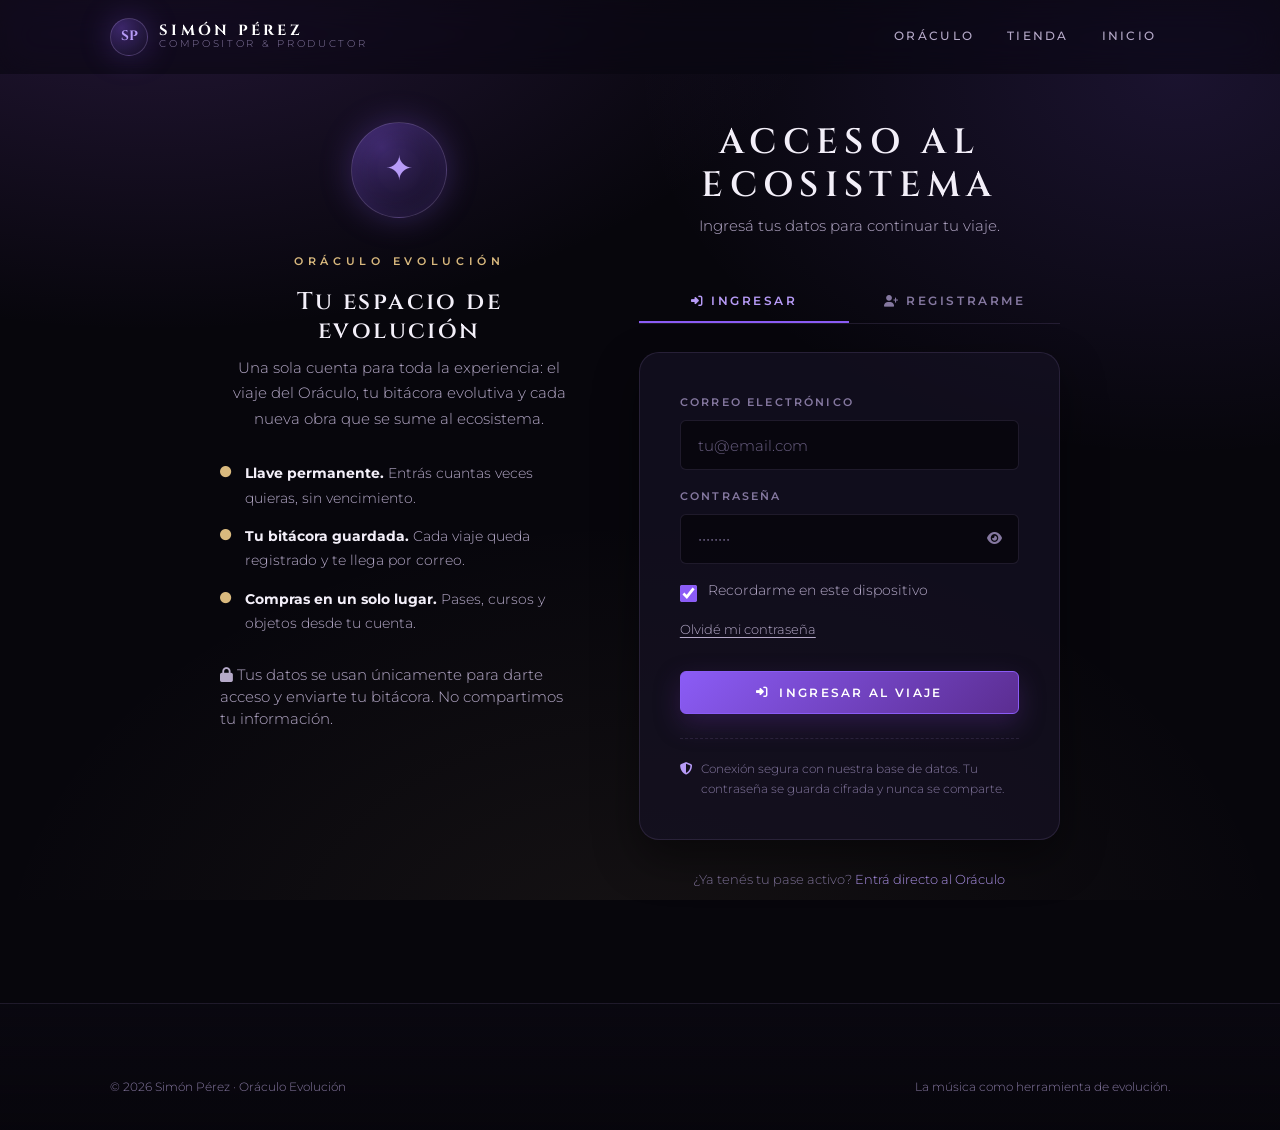
==== auth.html @ 24c907bc "Add files via upload" ====
<!DOCTYPE html>
<html lang="es">
<head>
  <meta charset="UTF-8">
  <meta name="viewport" content="width=device-width, initial-scale=1.0">
  <title>Ingreso — Oráculo Evolución</title>
  <meta name="description" content="Ingresá o creá tu cuenta del Oráculo Evolución. Activá tu pase permanente y accedé a la experiencia cuando quieras.">
  <meta name="theme-color" content="#07060c">

  <!-- Tipografías -->
  <link rel="preconnect" href="https://fonts.googleapis.com">
  <link rel="preconnect" href="https://fonts.gstatic.com" crossorigin>
  <link href="https://fonts.googleapis.com/css2?family=Cinzel:wght@400;600;700&family=Cinzel+Decorative:wght@700&family=Montserrat:wght@300;400;500;600;700&display=swap" rel="stylesheet">
  <!-- Iconos -->
  <link rel="stylesheet" href="https://cdn.jsdelivr.net/npm/@fortawesome/fontawesome-free@6.4.0/css/all.min.css">
  <!-- Sistema de diseño -->
  <link rel="stylesheet" href="css/estilos.css">
</head>
<body>

  <!-- ======================= CABECERA ======================= -->
  <header class="site-header">
    <div class="contenedor">
      <a class="brand" href="index.html" aria-label="Inicio — Simón Pérez">
        <span class="brand__mark">SP</span>
        <span class="brand__text">
          <span class="brand__name">Simón Pérez</span>
          <span class="brand__sub">Compositor &amp; Productor</span>
        </span>
      </a>
      <nav class="nav" id="nav-principal" aria-label="Navegación principal">
        <a class="nav__link" href="portal-evolucion.html">Oráculo</a>
        <a class="nav__link" href="tienda.html">Tienda</a>
        <a class="nav__link" href="index.html">Inicio</a>
      </nav>
      <button class="nav-toggle" id="nav-toggle" type="button" aria-label="Abrir menú" aria-expanded="false" aria-controls="nav-principal">
        <span></span><span></span><span></span>
      </button>
    </div>
  </header>

  <main class="auth-container auth-container--wide">

    <!-- ------------------- COLUMNA DE CONFIANZA ------------------- -->
    <aside class="auth-aside">
      <div class="auth-seal" aria-hidden="true">✦</div>
      <span class="eyebrow">Oráculo Evolución</span>
      <h2>Tu espacio de evolución</h2>
      <p>
        Una sola cuenta para toda la experiencia: el viaje del Oráculo,
        tu bitácora evolutiva y cada nueva obra que se sume al ecosistema.
      </p>

      <ul class="auth-benefits">
        <li><i class="fa-solid fa-circle" aria-hidden="true"></i>
          <span><strong>Llave permanente.</strong> Entrás cuantas veces quieras, sin vencimiento.</span></li>
        <li><i class="fa-solid fa-circle" aria-hidden="true"></i>
          <span><strong>Tu bitácora guardada.</strong> Cada viaje queda registrado y te llega por correo.</span></li>
        <li><i class="fa-solid fa-circle" aria-hidden="true"></i>
          <span><strong>Compras en un solo lugar.</strong> Pases, cursos y objetos desde tu cuenta.</span></li>
      </ul>

      <p class="field-hint" style="text-align:left">
        <i class="fa-solid fa-lock" aria-hidden="true"></i>
        Tus datos se usan únicamente para darte acceso y enviarte tu bitácora. No compartimos tu información.
      </p>
    </aside>

    <!-- ------------------- COLUMNA DEL FORMULARIO ------------------- -->
    <div>
      <!-- Aviso si ya hay una sesión abierta (lo completa auth.js) -->
      <div id="aviso-sesion" class="hidden" style="margin-bottom:1.75rem"></div>

      <div class="auth-header">
        <h1>Acceso al Ecosistema</h1>
        <p class="subtitle">Ingresá tus datos para continuar tu viaje.</p>
      </div>

      <div class="auth-tabs" role="tablist" aria-label="Ingresar o registrarme">
        <button class="auth-tab is-active" type="button" data-target="form-login" role="tab"
                aria-selected="true" aria-controls="form-login" id="tab-login">
          <i class="fa-solid fa-right-to-bracket" aria-hidden="true"></i> Ingresar
        </button>
        <button class="auth-tab" type="button" data-target="form-registro" role="tab"
                aria-selected="false" aria-controls="form-registro" id="tab-registro">
          <i class="fa-solid fa-user-plus" aria-hidden="true"></i> Registrarme
        </button>
      </div>

      <!-- ===================== FORMULARIO: INGRESO ===================== -->
      <form id="form-login" class="auth-form is-active" role="tabpanel" aria-labelledby="tab-login" novalidate>
        <div class="panel">
          <div class="field">
            <label for="login-email">Correo electrónico</label>
            <input type="email" id="login-email" name="email" class="control"
                   placeholder="tu@email.com" autocomplete="email" required>
          </div>

          <div class="field">
            <label for="login-password">Contraseña</label>
            <div class="field-password">
              <input type="password" id="login-password" name="password" class="control"
                     placeholder="••••••••" autocomplete="current-password" required>
              <button type="button" class="field-password__toggle" data-para="login-password"
                      aria-label="Mostrar contraseña" aria-pressed="false">
                <i class="fa-solid fa-eye" aria-hidden="true"></i>
              </button>
            </div>
          </div>

          <div class="auth-links">
            <label class="check-line" for="login-recordar">
              <input type="checkbox" id="login-recordar" checked>
              <span>Recordarme en este dispositivo</span>
            </label>
            <button type="button" class="link-quiet" id="btn-abrir-recuperar"
                    aria-expanded="false" aria-controls="form-recuperar"
                    style="background:none;border:0;padding:0;font:inherit;cursor:pointer">
              Olvidé mi contraseña
            </button>
          </div>

          <div class="field-error" id="error-login" role="alert" aria-live="polite"></div>

          <button type="submit" id="btn-login" class="btn btn--primary btn--block">
            <i class="fa-solid fa-right-to-bracket" aria-hidden="true"></i> Ingresar al viaje
          </button>

          <div class="auth-trust">
            <i class="fa-solid fa-shield-halved" aria-hidden="true"></i>
            <span>Conexión segura con nuestra base de datos. Tu contraseña se guarda cifrada y nunca se comparte.</span>
          </div>
        </div>
      </form>

      <!-- Recuperación de contraseña (su propio formulario, oculto hasta pedirlo) -->
      <form id="form-recuperar" class="panel hidden" style="margin-top:1.25rem" novalidate>
        <h3 style="font-size:1rem;letter-spacing:.1em">Recuperar acceso</h3>
        <p class="field-hint" style="margin-bottom:1.1rem">
          Escribí el correo con el que te registraste y te enviamos un enlace para crear una nueva contraseña.
        </p>
        <div class="field">
          <label for="rec-email">Correo electrónico</label>
          <input type="email" id="rec-email" class="control" placeholder="tu@email.com" autocomplete="email">
        </div>
        <div class="field-error" id="error-recuperar" role="alert"></div>
        <div class="field-hint" id="ok-recuperar" style="color:var(--ok)" role="status"></div>
        <button type="submit" class="btn btn--ghost btn--block" id="btn-recuperar" style="margin-top:.75rem">
          <i class="fa-solid fa-paper-plane" aria-hidden="true"></i> Enviar enlace de recuperación
        </button>
      </form>

      <!-- ===================== FORMULARIO: REGISTRO ===================== -->
      <form id="form-registro" class="auth-form" role="tabpanel" aria-labelledby="tab-registro" novalidate>
        <div class="panel">
          <div class="field">
            <label for="reg-nombre">Nombre completo</label>
            <input type="text" id="reg-nombre" name="nombre" class="control"
                   placeholder="Tu nombre" autocomplete="name" required>
          </div>

          <div class="field">
            <label for="reg-email">Correo electrónico</label>
            <input type="email" id="reg-email" name="email" class="control"
                   placeholder="tu@email.com" autocomplete="email" required>
            <p class="field-hint">Ahí te va a llegar tu bitácora evolutiva.</p>
          </div>

          <div class="field">
            <label for="reg-password">Contraseña</label>
            <div class="field-password">
              <input type="password" id="reg-password" name="password" class="control"
                     placeholder="Crea una contraseña segura" autocomplete="new-password" required>
              <button type="button" class="field-password__toggle" data-para="reg-password"
                      aria-label="Mostrar contraseña" aria-pressed="false">
                <i class="fa-solid fa-eye" aria-hidden="true"></i>
              </button>
            </div>
            <div class="pass-meter" id="medidor-password" aria-hidden="true">
              <span class="pass-meter__bar"></span>
              <span class="pass-meter__bar"></span>
              <span class="pass-meter__bar"></span>
              <span class="pass-meter__bar"></span>
            </div>
            <p class="field-hint">Mínimo 6 caracteres. <span id="medidor-texto" style="font-weight:600"></span></p>
          </div>

          <div class="field">
            <label for="reg-password2">Repetí tu contraseña</label>
            <div class="field-password">
              <input type="password" id="reg-password2" name="password2" class="control"
                     placeholder="Repetí la contraseña" autocomplete="new-password">
              <button type="button" class="field-password__toggle" data-para="reg-password2"
                      aria-label="Mostrar contraseña" aria-pressed="false">
                <i class="fa-solid fa-eye" aria-hidden="true"></i>
              </button>
            </div>
          </div>

          <div class="grid-pair">
            <div class="field">
              <label for="reg-whatsapp">WhatsApp <span class="text-dim">(opcional)</span></label>
              <input type="tel" id="reg-whatsapp" name="whatsapp" class="control"
                     placeholder="+54 9 11…" autocomplete="tel">
            </div>
            <div class="field">
              <label for="reg-ubicacion">País / Ciudad <span class="text-dim">(opcional)</span></label>
              <input type="text" id="reg-ubicacion" name="ubicacion" class="control"
                     placeholder="Ej: Córdoba, Argentina">
            </div>
          </div>

          <label class="check-line" for="reg-terminos" style="margin-bottom:1.1rem">
            <input type="checkbox" id="reg-terminos" checked>
            <span>Acepto recibir mi bitácora evolutiva y novedades del ecosistema por correo.</span>
          </label>

          <div class="field-error" id="error-registro" role="alert" aria-live="polite"></div>

          <button type="submit" id="btn-registro" class="btn btn--primary btn--block">
            <i class="fa-solid fa-user-plus" aria-hidden="true"></i> Crear mi espacio y elegir pase
          </button>

          <div class="auth-trust">
            <i class="fa-solid fa-infinity" aria-hidden="true"></i>
            <span>El siguiente paso es elegir cómo activar tu <strong>pase permanente</strong>. Podés pagar por transferencia o con Mercado Pago.</span>
          </div>
        </div>
      </form>

      <p class="auth-footer">
        ¿Ya tenés tu pase activo? <a href="oraculo.html">Entrá directo al Oráculo</a>
      </p>
    </div>

  </main>

  <!-- ======================= PIE ======================= -->
  <footer class="site-footer site-footer--bare">
    <div class="contenedor">
      <div class="site-footer__bottom">
        <span>© <span data-anio></span> Simón Pérez · Oráculo Evolución</span>
        <span>La música como herramienta de evolución.</span>
      </div>
    </div>
  </footer>

  <div class="toast-stack" role="status" aria-live="polite"></div>

  <script src="js/config.js"></script>
  <script src="js/sp-api.js"></script>
  <script src="js/main.js"></script>
  <script src="js/auth.js"></script>
</body>
</html>
---- css/estilos.css ----
/* ==========================================================================
   SIMÓN PÉREZ — SISTEMA DE DISEÑO "EVOLUCIÓN"
   --------------------------------------------------------------------------
   Un único lenguaje visual para todo el ecosistema:
   oscuro, místico, editorial y elegante.

   Este es el ÚNICO archivo de estilos del sitio. Todas las páginas
   (index, compositor, productor, tienda, portal-evolucion, oraculo, auth,
   pago, mi-espacio) lo comparten.

   ÍNDICE
     1.  Tokens de diseño
     2.  Reset y base
     3.  Tipografía
     4.  Layout y contenedores
     5.  Cabecera y navegación
     6.  Botones y píldoras de estado
     7.  Hero
     8.  Utilidades y helpers
     9.  Componentes editoriales (ventanita, tarjeta mágica, capítulos, autor)
     10. Media, audio y galería
     11. Carrusel
     12. Formularios
     13. Avisos (toasts y bloques de mensaje)
     14. Autenticación (ingreso / registro)
     15. Mi Espacio (cuenta del viajero)
     16. Catálogo y compras (tienda, pasarelas, checkout)
     17. Oráculo (pantallas del viaje)
     18. Pie de página
     19. Animaciones
     20. Responsive
     21. Impresión
   ========================================================================== */

/* ==========================================================================
   1. TOKENS DE DISEÑO
   ========================================================================== */
:root {
  /* Paleta base */
  --bg:            #07060c;
  --bg-soft:       #0d0a16;
  --surface:       rgba(22, 17, 35, 0.72);
  --surface-solid: #150f24;
  --surface-hi:    rgba(38, 28, 60, 0.55);
  --line:          rgba(155, 130, 200, 0.16);
  --line-strong:   rgba(155, 130, 200, 0.34);

  /* Violetas (magia) */
  --violet:        #8b5cf6;
  --violet-soft:   #b79bf7;
  --violet-deep:   #5b2d91;
  --violet-ink:    #2a1b40;

  /* Oro (lo sagrado) */
  --gold:          #d9b97e;
  --gold-soft:     #f0dbb4;

  /* Texto */
  --text:          #f3eff9;
  --text-muted:    #b6aac9;
  --text-dim:      #8578a0;
  --white:         #ffffff;

  /* Estados */
  --ok:            #5fd0a0;
  --ok-soft:       rgba(95, 208, 160, 0.42);
  --warn:          #d9b97e;
  --danger:        #ef7a7a;
  --danger-soft:   rgba(239, 122, 122, 0.45);

  /* Tipografía */
  --font-display:  'Cinzel', 'Times New Roman', serif;
  --font-artistic: 'Cinzel Decorative', 'Cinzel', serif;
  --font-body:     'Montserrat', system-ui, -apple-system, 'Segoe UI', sans-serif;

  /* Espaciado */
  --gutter:        clamp(1.25rem, 4vw, 2.5rem);
  --maxw:          1140px;
  --maxw-wide:     1280px;
  --maxw-narrow:   760px;
  --maxw-mid:      920px;

  /* Radios */
  --r-xs: 4px;
  --r-sm: 6px;
  --r-md: 12px;
  --r-lg: 20px;
  --r-pill: 999px;

  /* Sombras */
  --shadow-soft:  0 18px 45px rgba(0, 0, 0, 0.45);
  --shadow-glow:  0 0 32px rgba(139, 92, 246, 0.28);
  --shadow-gold:  0 0 26px rgba(217, 185, 126, 0.22);

  /* Movimiento */
  --ease: cubic-bezier(0.22, 1, 0.36, 1);
  --dur: 0.45s;

  /* Cabecera */
  --header-h: 74px;
}

/* ==========================================================================
   2. RESET Y BASE
   ========================================================================== */
*, *::before, *::after { box-sizing: border-box; }

html {
  scroll-behavior: smooth;
  -webkit-text-size-adjust: 100%;
}

body {
  margin: 0;
  min-height: 100vh;
  font-family: var(--font-body);
  font-weight: 300;
  font-size: 16px;
  line-height: 1.75;
  color: var(--text);
  background-color: var(--bg);
  /* Atmósfera de fondo: dos auras violetas + un halo dorado, sin imágenes externas */
  background-image:
    radial-gradient(1100px 620px at 12% -6%, rgba(107, 63, 160, 0.30), transparent 62%),
    radial-gradient(900px 640px at 92% 8%, rgba(139, 92, 246, 0.15), transparent 60%),
    radial-gradient(1000px 700px at 50% 108%, rgba(217, 185, 126, 0.07), transparent 65%);
  background-attachment: fixed;
  overflow-x: hidden;
  -webkit-font-smoothing: antialiased;
  text-rendering: optimizeLegibility;
  -webkit-tap-highlight-color: rgba(139, 92, 246, 0.25);
}

img, picture, video, iframe { max-width: 100%; display: block; }
/* Una imagen sin archivo no debe dejar el ícono roto ni romper la retícula:
   main.js marca .is-missing y dejamos ver el placeholder del contenedor. */
img.is-missing { display: none; }

a { color: var(--violet-soft); text-decoration: none; }

hr {
  border: 0;
  border-top: 1px dashed var(--line);
  margin: 1.75rem 0;
}

/* El atributo [hidden] debe ganarle a cualquier display de componente
   (antes .revelado lo anulaba y las tarjetas del Oráculo se veían de más). */
[hidden] { display: none !important; }

::selection { background: rgba(139, 92, 246, 0.42); color: #fff; }

:focus-visible {
  outline: 2px solid var(--violet);
  outline-offset: 3px;
  border-radius: 3px;
}

/* Los destinos de ancla no deben quedar tapados por la cabecera fija */
section[id], div[id^="paso-"], [id^="seccion-"] {
  scroll-margin-top: calc(var(--header-h) + 1.5rem);
}

/* Scrollbar de carácter */
::-webkit-scrollbar { width: 11px; height: 11px; }
::-webkit-scrollbar-track { background: #0a0812; }
::-webkit-scrollbar-thumb {
  background: linear-gradient(180deg, var(--violet-deep), var(--violet-ink));
  border-radius: var(--r-pill);
  border: 2px solid #0a0812;
}
::-webkit-scrollbar-thumb:hover { background: var(--violet); }

/* ==========================================================================
   3. TIPOGRAFÍA
   ========================================================================== */
h1, h2, h3, h4, h5, h6 {
  font-family: var(--font-display);
  font-weight: 600;
  line-height: 1.22;
  color: var(--text);
  margin: 0 0 0.6em;
  letter-spacing: 0.02em;
}

p { margin: 0 0 1.1em; }
p:last-child { margin-bottom: 0; }

.titulo-artistico {
  font-family: var(--font-artistic);
  font-weight: 700;
  color: var(--violet-soft);
  letter-spacing: 0.04em;
  text-shadow: 0 0 26px rgba(139, 92, 246, 0.42);
}

/* Rótulo pequeño en mayúsculas (kicker / eyebrow) */
.eyebrow {
  display: inline-block;
  font-family: var(--font-body);
  font-size: 0.7rem;
  font-weight: 600;
  letter-spacing: 0.42em;
  text-transform: uppercase;
  color: var(--gold);
  margin-bottom: 1rem;
}

.section-title {
  font-size: clamp(1.5rem, 3.6vw, 2.2rem);
  letter-spacing: 0.16em;
  text-transform: uppercase;
  text-align: center;
  margin-bottom: 0.5rem;
}

.section-lead {
  text-align: center;
  color: var(--text-muted);
  max-width: 620px;
  margin: 0 auto 2.5rem;
  font-size: 0.95rem;
}

.text-italic { font-style: italic; font-family: var(--font-display); }
.text-dim { color: var(--text-dim); }
.text-muted { color: var(--text-muted); }
.text-gold { color: var(--gold-soft); }
.text-ok { color: var(--ok); }
.text-danger { color: var(--danger); }

/* ==========================================================================
   4. LAYOUT Y CONTENEDORES
   ========================================================================== */
.contenedor {
  width: 100%;
  max-width: var(--maxw);
  margin: 0 auto;
  padding: 0 var(--gutter);
}
.contenedor--narrow { max-width: var(--maxw-narrow); }
.contenedor--mid { max-width: var(--maxw-mid); }
.contenedor--wide { max-width: var(--maxw-wide); }

.seccion {
  padding: clamp(4rem, 9vw, 7rem) 0;
  position: relative;
}
.seccion--tight { padding: clamp(2.75rem, 6vw, 4.5rem) 0; }
.seccion--flush { padding: 0; }

/* Separador ornamental entre secciones */
.seccion--divided::before {
  content: "";
  position: absolute;
  top: 0; left: 50%;
  transform: translateX(-50%);
  width: min(420px, 70%);
  height: 1px;
  background: linear-gradient(90deg, transparent, var(--line-strong), transparent);
}

/* Panel de superficie reutilizable */
.panel {
  background: var(--surface);
  border: 1px solid var(--line);
  border-radius: var(--r-lg);
  backdrop-filter: blur(14px);
  -webkit-backdrop-filter: blur(14px);
  box-shadow: var(--shadow-soft);
}
.panel--pad { padding: clamp(1.75rem, 4vw, 2.5rem); }

/* ==========================================================================
   5. CABECERA Y NAVEGACIÓN (una sola, para todo el ecosistema)
   ========================================================================== */
.site-header {
  position: fixed;
  inset: 0 0 auto 0;
  z-index: 1000;
  height: var(--header-h);
  display: flex;
  align-items: center;
  background: rgba(9, 7, 15, 0.62);
  backdrop-filter: blur(16px) saturate(140%);
  -webkit-backdrop-filter: blur(16px) saturate(140%);
  border-bottom: 1px solid transparent;
  transition: background var(--dur) var(--ease), border-color var(--dur) var(--ease);
}
.site-header.is-scrolled {
  background: rgba(9, 7, 15, 0.92);
  border-bottom-color: var(--line);
}

.site-header .contenedor {
  display: flex;
  align-items: center;
  justify-content: space-between;
  gap: 1rem;
}

/* Marca */
.brand {
  display: inline-flex;
  align-items: center;
  gap: 0.7rem;
  text-decoration: none;
  flex-shrink: 0;
}
.brand__mark {
  width: 38px; height: 38px;
  display: grid; place-items: center;
  border: 1px solid var(--line-strong);
  border-radius: 50%;
  background: radial-gradient(circle at 30% 25%, rgba(139,92,246,0.35), rgba(21,15,36,0.9));
  font-family: var(--font-display);
  font-size: 0.85rem;
  font-weight: 700;
  color: var(--violet-soft);
  box-shadow: var(--shadow-glow);
}
.brand__text {
  display: flex;
  flex-direction: column;
  line-height: 1.1;
}
.brand__name {
  font-family: var(--font-display);
  font-size: 0.92rem;
  font-weight: 700;
  letter-spacing: 0.22em;
  text-transform: uppercase;
  color: var(--white);
}
.brand__sub {
  font-size: 0.6rem;
  letter-spacing: 0.28em;
  text-transform: uppercase;
  color: var(--text-dim);
}

/* Navegación escritorio */
.nav {
  display: flex;
  align-items: center;
  gap: 0.35rem;
}
.nav__link {
  position: relative;
  padding: 0.5rem 0.85rem;
  font-size: 0.72rem;
  font-weight: 500;
  letter-spacing: 0.2em;
  text-transform: uppercase;
  color: var(--text-muted);
  border-radius: var(--r-sm);
  transition: color var(--dur) var(--ease), background var(--dur) var(--ease);
}
.nav__link:hover { color: var(--white); background: rgba(139, 92, 246, 0.12); }
.nav__link[aria-current="page"] { color: var(--white); }
.nav__link[aria-current="page"]::after {
  content: "";
  position: absolute;
  left: 0.85rem; right: 0.85rem; bottom: 0.12rem;
  height: 1px;
  background: linear-gradient(90deg, transparent, var(--violet), transparent);
}

.nav__cta {
  margin-left: 0.5rem;
  padding: 0.6rem 1.15rem;
  font-size: 0.68rem;
  font-weight: 600;
  letter-spacing: 0.2em;
  text-transform: uppercase;
  color: var(--gold-soft);
  border: 1px solid var(--line-strong);
  border-radius: var(--r-sm);
  background: rgba(21, 15, 36, 0.55);
  transition: all var(--dur) var(--ease);
}
.nav__cta:hover {
  color: #16101f;
  background: var(--gold);
  border-color: var(--gold);
  box-shadow: var(--shadow-gold);
}

/* Botón hamburguesa */
.nav-toggle {
  display: none;
  width: 44px; height: 44px;
  border: 1px solid var(--line);
  border-radius: var(--r-sm);
  background: rgba(21, 15, 36, 0.5);
  cursor: pointer;
  padding: 0;
  place-items: center;
}
.nav-toggle span {
  display: block;
  width: 20px; height: 1.6px;
  background: var(--text);
  margin: 2.6px auto;
  transition: transform var(--dur) var(--ease), opacity var(--dur) var(--ease);
}
.nav-toggle.is-open span:nth-child(1) { transform: translateY(4.2px) rotate(45deg); }
.nav-toggle.is-open span:nth-child(2) { opacity: 0; }
.nav-toggle.is-open span:nth-child(3) { transform: translateY(-4.2px) rotate(-45deg); }

/* ==========================================================================
   6. BOTONES Y PÍLDORAS DE ESTADO
   ========================================================================== */
.btn {
  --btn-bg: transparent;
  --btn-fg: var(--text);
  --btn-bd: var(--line-strong);
  display: inline-flex;
  align-items: center;
  justify-content: center;
  gap: 0.55rem;
  padding: 0.85rem 1.9rem;
  font-family: var(--font-body);
  font-size: 0.72rem;
  font-weight: 600;
  letter-spacing: 0.2em;
  text-transform: uppercase;
  color: var(--btn-fg);
  background: var(--btn-bg);
  border: 1px solid var(--btn-bd);
  border-radius: var(--r-sm);
  cursor: pointer;
  text-align: center;
  transition: transform var(--dur) var(--ease), box-shadow var(--dur) var(--ease),
              background var(--dur) var(--ease), color var(--dur) var(--ease),
              border-color var(--dur) var(--ease);
}
.btn:hover { transform: translateY(-2px); }
.btn:active { transform: translateY(0); }
.btn:disabled, .btn[aria-disabled="true"] { opacity: 0.45; cursor: not-allowed; transform: none; }

.btn--primary {
  --btn-bg: linear-gradient(135deg, var(--violet), var(--violet-deep));
  --btn-bd: var(--violet);
  --btn-fg: #fff;
  box-shadow: 0 10px 26px rgba(91, 45, 145, 0.35);
}
.btn--primary:hover {
  --btn-bg: linear-gradient(135deg, #9d75f8, #6b3fa0);
  box-shadow: 0 14px 34px rgba(139, 92, 246, 0.45);
}

.btn--ghost { --btn-bg: rgba(21, 15, 36, 0.4); }
.btn--ghost:hover {
  --btn-bg: rgba(139, 92, 246, 0.16);
  --btn-bd: var(--violet);
  --btn-fg: #fff;
}

.btn--gold {
  --btn-fg: var(--gold-soft);
  --btn-bd: var(--gold);
  --btn-bg: rgba(217, 185, 126, 0.06);
}
.btn--gold:hover {
  --btn-bg: var(--gold);
  --btn-fg: #1a1226;
  box-shadow: var(--shadow-gold);
}

.btn--quiet {
  --btn-fg: var(--text-muted);
  --btn-bd: var(--line);
  padding: 0.7rem 1.3rem;
}
.btn--quiet:hover { --btn-fg: #fff; --btn-bd: var(--line-strong); }

.btn--block { width: 100%; }
.btn--sm { padding: 0.6rem 1.15rem; font-size: 0.66rem; }
.btn-row {
  display: flex;
  flex-wrap: wrap;
  gap: 0.85rem;
  justify-content: center;
}

/* Píldoras de estado (ACTIVO / PENDIENTE / tipo de pase) */
.pill {
  display: inline-flex;
  align-items: center;
  gap: 0.4rem;
  padding: 0.3rem 0.8rem;
  border-radius: var(--r-pill);
  border: 1px solid var(--line-strong);
  background: rgba(21, 15, 36, 0.6);
  font-size: 0.6rem;
  font-weight: 700;
  letter-spacing: 0.18em;
  text-transform: uppercase;
  color: var(--text-muted);
  white-space: nowrap;
}
.pill i { font-size: 0.7em; }
.pill--ok    { border-color: var(--ok-soft);     color: var(--ok); }
.pill--warn  { border-color: rgba(217,185,126,.5); color: var(--gold-soft); }
.pill--info  { border-color: rgba(139,92,246,.5);  color: var(--violet-soft); }
.pill--muted { color: var(--text-dim); }

/* Enlace de texto discreto */
.link-quiet {
  color: var(--text-muted);
  text-decoration: underline;
  text-underline-offset: 3px;
  transition: color var(--dur) var(--ease);
}
.link-quiet:hover { color: var(--white); }

/* ==========================================================================
   7. HERO
   ========================================================================== */
.hero {
  position: relative;
  min-height: 100svh;
  display: flex;
  align-items: center;
  padding: calc(var(--header-h) + 3rem) 0 4rem;
  overflow: hidden;
}
.hero--compact { min-height: 76svh; }

.hero__aura {
  position: absolute;
  inset: 0;
  pointer-events: none;
  background:
    radial-gradient(620px 620px at 78% 30%, rgba(139, 92, 246, 0.24), transparent 68%),
    radial-gradient(520px 520px at 18% 74%, rgba(217, 185, 126, 0.10), transparent 70%);
}
.hero__inner {
  position: relative;
  display: grid;
  grid-template-columns: 1.05fr 0.95fr;
  gap: clamp(2rem, 5vw, 4.5rem);
  align-items: center;
  width: 100%;
}
.hero__title {
  font-size: clamp(2.1rem, 5.6vw, 3.7rem);
  line-height: 1.1;
  margin-bottom: 0.4em;
}
.hero__title .line-2 {
  display: block;
  font-family: var(--font-artistic);
  color: var(--violet-soft);
  text-shadow: 0 0 34px rgba(139, 92, 246, 0.45);
}
.hero__role {
  font-size: 0.72rem;
  letter-spacing: 0.3em;
  text-transform: uppercase;
  color: var(--text-dim);
  margin-bottom: 1.6rem;
}
.hero__statement {
  font-family: var(--font-display);
  font-size: clamp(1.05rem, 2.3vw, 1.4rem);
  font-weight: 400;
  line-height: 1.6;
  color: var(--text);
  max-width: 34ch;
  margin-bottom: 2.2rem;
}

/* Retrato / marco místico.
   La imagen y el placeholder se superponen en la misma celda: así el
   retrato cubre todo el marco y el sigilo aparece solo si falta la foto. */
.hero__portrait {
  position: relative;
  justify-self: center;
  width: min(400px, 100%);
  aspect-ratio: 4 / 5;
  border-radius: var(--r-lg);
  overflow: hidden;
  border: 1px solid var(--line-strong);
  box-shadow: var(--shadow-soft), 0 0 60px rgba(107, 63, 160, 0.3);
  background: linear-gradient(150deg, #1a1230, #09060f);
}
.hero__portrait > img {
  position: absolute;
  inset: 0;
  width: 100%; height: 100%;
  object-fit: cover;
}
.hero__portrait-placeholder {
  position: absolute;
  inset: 0;
  display: grid;
  place-content: center;
  text-align: center;
  padding: 2rem;
  color: var(--text-dim);
}
.hero__portrait-placeholder .sigil {
  font-family: var(--font-artistic);
  font-size: 3.2rem;
  color: var(--violet-soft);
  text-shadow: 0 0 30px rgba(139, 92, 246, 0.5);
  display: block;
  margin-bottom: 0.5rem;
}
.hero__portrait-placeholder small {
  font-size: 0.62rem;
  letter-spacing: 0.24em;
  text-transform: uppercase;
}

.hero__scroll {
  position: absolute;
  bottom: 1.6rem; left: 50%;
  transform: translateX(-50%);
  display: inline-flex;
  flex-direction: column;
  align-items: center;
  gap: 0.5rem;
  font-size: 0.6rem;
  letter-spacing: 0.3em;
  text-transform: uppercase;
  color: var(--text-dim);
}
.hero__scroll::after {
  content: "";
  width: 1px; height: 42px;
  background: linear-gradient(180deg, var(--violet), transparent);
  animation: scrollPulse 2.2s var(--ease) infinite;
}

/* Sigilo reutilizable (pasos del Oráculo) */
.sigil {
  font-family: var(--font-artistic);
  color: var(--violet-soft);
  text-shadow: 0 0 30px rgba(139, 92, 246, 0.5);
}

/* ==========================================================================
   8. UTILIDADES
   ========================================================================== */
.stack-sm > * + * { margin-top: 0.75rem; }
.stack > * + * { margin-top: 1.5rem; }
.stack-lg > * + * { margin-top: 2.5rem; }

.grid-2 { display: grid; grid-template-columns: repeat(2, 1fr); gap: 1.6rem; }
.grid-3 { display: grid; grid-template-columns: repeat(3, 1fr); gap: 1.6rem; }
.grid-auto { display: grid; grid-template-columns: repeat(auto-fit, minmax(260px, 1fr)); gap: 1.6rem; }
/* Dos columnas que colapsan: ideal para campos de formulario y bloques de texto */
.grid-pair { display: grid; grid-template-columns: repeat(2, minmax(0, 1fr)); gap: 0 1rem; }

.text-center { text-align: center; }
.text-left { text-align: left; }
.justify-center { justify-content: center; }
.mt-0 { margin-top: 0 !important; }
.mb-0 { margin-bottom: 0 !important; }
.mb-1 { margin-bottom: 1rem; }
.mb-2 { margin-bottom: 2rem; }
.mb-3 { margin-bottom: 3rem; }
.hidden { display: none !important; }
.visually-hidden {
  position: absolute !important;
  width: 1px; height: 1px;
  padding: 0; margin: -1px;
  overflow: hidden; clip: rect(0 0 0 0);
  white-space: nowrap; border: 0;
}
/* Separador con una palabra central */
.divisor {
  display: flex;
  align-items: center;
  gap: 1rem;
  margin: 1.75rem 0;
  font-size: 0.62rem;
  letter-spacing: 0.3em;
  text-transform: uppercase;
  color: var(--text-dim);
}
.divisor::before, .divisor::after {
  content: "";
  flex: 1;
  height: 1px;
  background: linear-gradient(90deg, transparent, var(--line-strong), transparent);
}

/* ==========================================================================
   9. COMPONENTES EDITORIALES
   ========================================================================== */
/* Ventanita de servicios */
.ventanita {
  position: relative;
  display: flex;
  flex-direction: column;
  gap: 0.75rem;
  padding: 2rem 1.75rem;
  background: var(--surface);
  border: 1px solid var(--line);
  border-radius: var(--r-md);
  backdrop-filter: blur(12px);
  -webkit-backdrop-filter: blur(12px);
  transition: transform var(--dur) var(--ease), border-color var(--dur) var(--ease),
              box-shadow var(--dur) var(--ease), background var(--dur) var(--ease);
  overflow: hidden;
}
.ventanita::before {
  content: "";
  position: absolute;
  inset: 0 0 auto 0;
  height: 2px;
  background: linear-gradient(90deg, transparent, var(--violet), transparent);
  opacity: 0;
  transition: opacity var(--dur) var(--ease);
}
.ventanita:hover {
  transform: translateY(-6px);
  border-color: var(--line-strong);
  box-shadow: var(--shadow-glow);
  background: var(--surface-hi);
}
.ventanita:hover::before { opacity: 1; }
.ventanita__icon {
  font-size: 1.5rem;
  color: var(--gold);
  margin-bottom: 0.25rem;
}
.ventanita h3, .ventanita h4 {
  font-size: 1.05rem;
  letter-spacing: 0.14em;
  text-transform: uppercase;
  margin-bottom: 0.2rem;
}
.ventanita p {
  color: var(--text-muted);
  font-size: 0.92rem;
  flex-grow: 1;
  margin-bottom: 1.2rem;
}
.ventanita .btn { align-self: flex-start; }

/* Tarjeta mágica destacada (Oráculo) */
.tarjeta-magica {
  position: relative;
  padding: clamp(2rem, 5vw, 3.4rem);
  border-radius: var(--r-lg);
  border: 1px solid var(--line-strong);
  background:
    linear-gradient(rgba(15, 10, 25, 0.86), rgba(8, 6, 13, 0.95)),
    radial-gradient(600px 400px at 50% 0%, rgba(139, 92, 246, 0.3), transparent 70%);
  box-shadow: var(--shadow-soft), 0 0 44px rgba(107, 63, 160, 0.24);
  overflow: hidden;
  text-align: center;
}
.tarjeta-magica::before {
  content: "";
  position: absolute;
  inset: 0;
  background:
    radial-gradient(420px 300px at 15% 0%, rgba(217, 185, 126, 0.10), transparent 70%);
  pointer-events: none;
}
.tarjeta-magica > * { position: relative; }
.tarjeta-magica--tight { max-width: 560px; margin: 0 auto; }

/* Capítulo editorial (Compositor) */
.capitulo {
  display: grid;
  grid-template-columns: 1fr 1fr;
  gap: clamp(1.75rem, 4vw, 3.5rem);
  align-items: center;
  padding-bottom: clamp(3rem, 7vw, 5rem);
  margin-bottom: clamp(3rem, 7vw, 5rem);
  border-bottom: 1px dashed var(--line);
}
.capitulo:last-child { border-bottom: 0; margin-bottom: 0; padding-bottom: 0; }
.capitulo--reverse .capitulo__media { order: 2; }
.capitulo--reverse .capitulo__body { order: 1; }

.capitulo__media {
  position: relative;
  aspect-ratio: 16 / 9;
  border-radius: var(--r-md);
  overflow: hidden;
  border: 1px solid var(--line);
  box-shadow: var(--shadow-soft);
  background: #05040a;
}
.capitulo__media iframe {
  position: absolute;
  inset: 0;
  width: 100%; height: 100%;
  border: 0;
}
.capitulo__placeholder {
  position: absolute;
  inset: 0;
  display: grid;
  place-items: center;
  text-align: center;
  padding: 1.5rem;
  border: 2px dashed var(--line-strong);
  border-radius: var(--r-md);
  background: rgba(139, 92, 246, 0.05);
  color: var(--text-dim);
  font-size: 0.72rem;
  letter-spacing: 0.16em;
  text-transform: uppercase;
}
.capitulo__body { border-left: 1px dashed var(--line-strong); padding-left: clamp(1.25rem, 3vw, 2.5rem); }

.meta-etapa {
  font-size: 0.66rem;
  letter-spacing: 0.3em;
  text-transform: uppercase;
  color: var(--gold);
  margin-bottom: 0.4rem;
}
.capitulo__titulo {
  font-size: clamp(1.5rem, 3.4vw, 2.05rem);
  margin-bottom: 0.85rem;
}
.frase-lirica {
  font-family: var(--font-display);
  font-style: italic;
  font-size: 0.98rem;
  color: var(--violet-soft);
  line-height: 1.7;
  padding: 1.1rem 1.25rem;
  margin: 0 0 1.25rem;
  background: rgba(139, 92, 246, 0.07);
  border-left: 3px solid var(--violet);
  border-radius: var(--r-sm);
}
.prosa { color: var(--text-muted); font-size: 0.95rem; }

/* Bloque de intro de autor */
.intro-autor {
  display: flex;
  align-items: center;
  gap: 1.4rem;
  padding: 1.4rem;
  margin-bottom: 3rem;
  border: 1px solid var(--line);
  border-radius: var(--r-md);
  background: var(--surface);
  backdrop-filter: blur(12px);
  -webkit-backdrop-filter: blur(12px);
}
.intro-autor__foto {
  position: relative;
  flex-shrink: 0;
  width: 84px; height: 84px;
  border-radius: 50%;
  overflow: hidden;
  border: 2px solid var(--violet-deep);
  box-shadow: var(--shadow-glow);
  display: grid;
  place-items: center;
  background: linear-gradient(150deg, #1a1230, #09060f);
  font-family: var(--font-artistic);
  color: var(--violet-soft);
  font-size: 1.6rem;
}
.intro-autor__foto > img {
  position: absolute;
  inset: 0;
  width: 100%; height: 100%;
  object-fit: cover;
}
.intro-autor p { margin: 0; font-size: 0.92rem; color: var(--text-muted); text-align: left; }
.intro-autor strong { color: var(--text); }

/* ==========================================================================
   10. MEDIA, AUDIO Y GALERÍA
   ========================================================================== */
.media-frame {
  position: relative;
  aspect-ratio: 16 / 9;
  border-radius: var(--r-md);
  overflow: hidden;
  border: 1px solid var(--line);
  box-shadow: var(--shadow-soft), 0 0 40px rgba(107, 63, 160, 0.18);
  background: #05040a;
}
.media-frame iframe {
  position: absolute; inset: 0;
  width: 100%; height: 100%; border: 0;
}

.bloque-instrumento {
  padding: clamp(1.5rem, 3vw, 2.25rem);
  margin-bottom: 2rem;
  border: 1px solid var(--line);
  border-left: 3px solid var(--violet-deep);
  border-radius: var(--r-md);
  background: var(--surface);
  backdrop-filter: blur(12px);
  -webkit-backdrop-filter: blur(12px);
}
.bloque-instrumento__titulo {
  font-size: 1.15rem;
  letter-spacing: 0.08em;
  margin-bottom: 0.15rem;
}
.bloque-instrumento__sub {
  font-size: 0.66rem;
  letter-spacing: 0.24em;
  text-transform: uppercase;
  color: var(--text-dim);
  margin-bottom: 1.25rem;
}
.bloque-instrumento__desc { color: var(--text-muted); font-size: 0.92rem; margin-bottom: 1.5rem; }

.audio-list { display: flex; flex-direction: column; gap: 0.9rem; }
.audio-item {
  display: flex;
  align-items: center;
  justify-content: space-between;
  gap: 1.25rem;
  flex-wrap: wrap;
  padding: 0.9rem 1.15rem;
  border-radius: var(--r-sm);
  background: rgba(139, 92, 246, 0.06);
  border: 1px solid var(--line);
}
/* Variante sin caja (cuando el audio-item solo agrupa un comparador) */
.audio-item--bare {
  display: block;
  padding: 0;
  border: 0;
  background: transparent;
}
.audio-item__label {
  font-size: 0.82rem;
  font-weight: 500;
  letter-spacing: 0.04em;
  color: var(--text);
  flex: 1 1 200px;
}
audio {
  width: min(320px, 100%);
  height: 38px;
  filter: invert(0.92) hue-rotate(210deg) saturate(1.1);
  border-radius: var(--r-pill);
  opacity: 0.85;
  transition: opacity var(--dur) var(--ease);
}
audio:hover { opacity: 1; }

/* Comparador Antes / Después */
.comparador {
  display: grid;
  grid-template-columns: 1fr 1fr;
  gap: 1.25rem;
  margin-top: 1.25rem;
}
.comparador__bloque {
  padding: 1.1rem;
  border-radius: var(--r-sm);
  border: 1px solid var(--line);
  background: rgba(255, 255, 255, 0.02);
  text-align: center;
}
.comparador__bloque--final {
  border-color: var(--violet-deep);
  background: rgba(139, 92, 246, 0.08);
}
.comparador__bloque p {
  font-size: 0.68rem;
  font-weight: 600;
  letter-spacing: 0.16em;
  text-transform: uppercase;
  margin-bottom: 0.75rem;
}
.comparador__bloque--final p { color: var(--violet-soft); }
.comparador__bloque audio { width: 100%; }

/* Galería deslizable (riel con scroll-snap) */
.galeria {
  position: relative;
  max-width: 420px;
  margin: 0 auto;
  aspect-ratio: 1 / 1;
  border-radius: var(--r-md);
  overflow: hidden;
  border: 1px solid var(--line);
  box-shadow: var(--shadow-soft);
}
.galeria__riel {
  display: flex;
  width: 100%; height: 100%;
  overflow-x: auto;
  scroll-snap-type: x mandatory;
  scrollbar-width: none;
}
.galeria__riel::-webkit-scrollbar { display: none; }
.galeria__item {
  flex: 0 0 100%;
  height: 100%;
  scroll-snap-align: start;
  display: grid;
  place-items: center;
  background: linear-gradient(150deg, #1a1230, #09060f);
  color: var(--violet-soft);
}
.galeria__item img { width: 100%; height: 100%; object-fit: cover; }
.galeria__nav {
  position: absolute;
  top: 50%;
  transform: translateY(-50%);
  padding: 0.4rem 0.7rem;
}
.galeria__nav--prev { left: 0.7rem; }
.galeria__nav--next { right: 0.7rem; }

/* ==========================================================================
   11. CARRUSEL
   ========================================================================== */
.carrusel {
  position: relative;
  overflow: hidden;
  border-radius: var(--r-md);
  border: 1px solid var(--line);
  background: rgba(255, 255, 255, 0.015);
}
.carrusel__riel {
  display: flex;
  transition: transform 0.6s var(--ease);
}
.carrusel__item {
  flex: 0 0 100%;
  min-width: 100%;
  padding: clamp(1.75rem, 4vw, 2.75rem);
  text-align: center;
}
.carrusel__quote {
  font-family: var(--font-display);
  font-style: italic;
  font-size: clamp(1rem, 2.2vw, 1.2rem);
  line-height: 1.7;
  color: var(--text);
  margin-bottom: 1.25rem;
}
.carrusel__author {
  font-size: 0.7rem;
  letter-spacing: 0.24em;
  text-transform: uppercase;
  color: var(--violet-soft);
}
.carrusel__dots {
  display: flex;
  gap: 0.5rem;
  justify-content: center;
  margin-top: 1.25rem;
}
.carrusel__dot {
  width: 7px; height: 7px;
  border-radius: 50%;
  border: 0;
  padding: 0;
  background: rgba(155, 130, 200, 0.3);
  cursor: pointer;
  transition: background var(--dur) var(--ease), transform var(--dur) var(--ease);
}
.carrusel__dot.is-active { background: var(--violet); transform: scale(1.3); }

/* ==========================================================================
   12. FORMULARIOS
   ========================================================================== */
.field { margin-bottom: 1.05rem; }
.field label, .label-block {
  display: block;
  font-size: 0.68rem;
  font-weight: 600;
  letter-spacing: 0.2em;
  text-transform: uppercase;
  color: var(--text-dim);
  margin-bottom: 0.5rem;
}
.control {
  width: 100%;
  padding: 0.9rem 1.05rem;
  font-family: var(--font-body);
  font-size: 0.95rem;
  font-weight: 300;
  color: var(--text);
  background: rgba(6, 5, 11, 0.72);
  border: 1px solid var(--line);
  border-radius: var(--r-sm);
  transition: border-color var(--dur) var(--ease), box-shadow var(--dur) var(--ease),
              background var(--dur) var(--ease);
}
.control::placeholder { color: #6b6083; }
.control:focus {
  outline: none;
  border-color: var(--violet);
  background: rgba(6, 5, 11, 0.9);
  box-shadow: 0 0 0 3px rgba(139, 92, 246, 0.18);
}
.control:disabled { opacity: 0.6; cursor: not-allowed; }
textarea.control { resize: vertical; min-height: 128px; line-height: 1.7; }

/* El autocompletado del navegador pinta los campos de blanco:
   esto lo devuelve al tema oscuro. */
.control:-webkit-autofill,
.control:-webkit-autofill:hover,
.control:-webkit-autofill:focus {
  -webkit-text-fill-color: var(--text);
  -webkit-box-shadow: 0 0 0 1000px #0b0814 inset;
  box-shadow: 0 0 0 1000px #0b0814 inset;
  border-color: var(--line-strong);
  transition: background-color 9999s ease-in-out 0s;
}

/* Selectores del navegador en tema oscuro */
select.control {
  appearance: none;
  -webkit-appearance: none;
  padding-right: 2.6rem;
  background-image: url("data:image/svg+xml;charset=utf-8,%3Csvg xmlns='http://www.w3.org/2000/svg' viewBox='0 0 12 8'%3E%3Cpath d='M1 1l5 5 5-5' fill='none' stroke='%238d81a6' stroke-width='1.6'/%3E%3C/svg%3E");
  background-repeat: no-repeat;
  background-position: right 1rem center;
  background-size: 0.7rem;
}
select.control option { background: #0b0814; color: var(--text); }

.control--code {
  font-family: var(--font-display);
  font-size: 1.05rem;
  letter-spacing: 0.22em;
  text-transform: uppercase;
  text-align: center;
}
.control--num {
  font-family: var(--font-display);
  font-size: 1.9rem;
  text-align: center;
  letter-spacing: 0.08em;
  width: min(170px, 100%);
  margin: 0 auto;
  display: block;
}
/* Quita las flechas nativas del input numérico */
.control--num::-webkit-outer-spin-button,
.control--num::-webkit-inner-spin-button { -webkit-appearance: none; margin: 0; }
.control--num { -moz-appearance: textfield; appearance: textfield; }

.field-hint { font-size: 0.76rem; color: var(--text-dim); line-height: 1.5; margin-top: 0.5rem; }
.field-error { color: var(--danger); font-size: 0.8rem; margin-top: 0.4rem; min-height: 1.1em; }

/* Campo de contraseña con botón para mostrarla */
.field-password { position: relative; }
.field-password .control { padding-right: 3.2rem; }
.field-password__toggle {
  position: absolute;
  right: 0.35rem;
  top: 50%;
  transform: translateY(-50%);
  width: 38px; height: 38px;
  display: grid;
  place-items: center;
  border: 0;
  border-radius: var(--r-sm);
  background: transparent;
  color: var(--text-dim);
  cursor: pointer;
  transition: color var(--dur) var(--ease), background var(--dur) var(--ease);
}
.field-password__toggle:hover { color: var(--violet-soft); background: rgba(139, 92, 246, 0.14); }

/* Línea de casilla + texto (recordarme, aceptación de términos) */
.check-line {
  display: flex;
  align-items: flex-start;
  gap: 0.7rem;
  font-size: 0.85rem;
  line-height: 1.6;
  color: var(--text-muted);
  cursor: pointer;
}
.check-line input[type="checkbox"] {
  flex-shrink: 0;
  width: 1.05rem; height: 1.05rem;
  margin: 0.28rem 0 0;
  accent-color: var(--violet);
  cursor: pointer;
}
.check-line a { text-decoration: underline; text-underline-offset: 3px; }

/* Medidor de fuerza de contraseña */
.pass-meter { display: flex; gap: 0.35rem; margin-top: 0.6rem; }
.pass-meter__bar {
  flex: 1;
  height: 3px;
  border-radius: var(--r-pill);
  background: var(--line);
  transition: background var(--dur) var(--ease);
}
.pass-meter__bar.is-on { background: var(--violet); }
.pass-meter__bar.is-weak { background: var(--danger); }
.pass-meter__bar.is-mid { background: var(--gold); }
.pass-meter__bar.is-strong { background: var(--ok); }

/* Selector tipo tarjeta (elementos / tiempos) */
.choice-grid {
  display: grid;
  grid-template-columns: repeat(auto-fit, minmax(140px, 1fr));
  gap: 0.85rem;
  margin-bottom: 0.5rem;
}
.choice {
  padding: 0.95rem 0.75rem;
  font-family: var(--font-body);
  font-size: 0.7rem;
  font-weight: 600;
  letter-spacing: 0.14em;
  text-transform: uppercase;
  color: var(--text-muted);
  background: rgba(21, 15, 36, 0.5);
  border: 1px solid var(--line);
  border-radius: var(--r-sm);
  cursor: pointer;
  transition: all var(--dur) var(--ease);
}
.choice:hover {
  color: #fff;
  border-color: var(--violet);
  background: rgba(139, 92, 246, 0.14);
  transform: translateY(-2px);
}
.choice.is-chosen {
  color: #fff;
  border-color: var(--violet);
  background: linear-gradient(135deg, rgba(139, 92, 246, 0.35), rgba(91, 45, 145, 0.25));
  box-shadow: var(--shadow-glow);
}
.choice.is-locked {
  opacity: 0.25;
  pointer-events: none;
}

/* ==========================================================================
   13. AVISOS (TOASTS Y BLOQUES DE MENSAJE)
   ========================================================================== */
.toast-stack {
  position: fixed;
  bottom: 1.4rem;
  left: 50%;
  transform: translateX(-50%);
  z-index: 4000;
  display: flex;
  flex-direction: column;
  gap: 0.65rem;
  width: min(440px, calc(100vw - 2rem));
  pointer-events: none;
}
.toast {
  pointer-events: auto;
  padding: 0.95rem 1.15rem;
  border-radius: var(--r-md);
  border: 1px solid var(--line-strong);
  background: rgba(18, 13, 30, 0.96);
  backdrop-filter: blur(14px);
  -webkit-backdrop-filter: blur(14px);
  box-shadow: var(--shadow-soft);
  font-size: 0.88rem;
  color: var(--text);
  display: flex;
  gap: 0.75rem;
  align-items: flex-start;
  animation: toastIn 0.4s var(--ease) both;
}
.toast__ico { flex-shrink: 0; font-size: 1rem; line-height: 1.5; }
.toast--ok { border-color: var(--ok-soft); }
.toast--ok .toast__ico { color: var(--ok); }
.toast--err { border-color: var(--danger-soft); }
.toast--err .toast__ico { color: var(--danger); }
.toast--info .toast__ico { color: var(--violet-soft); }
.toast.is-leaving { animation: toastOut 0.35s var(--ease) both; }

/* Bloque de aviso dentro del contenido (más visible que un toast) */
.aviso {
  display: flex;
  gap: 1rem;
  align-items: flex-start;
  padding: 1.25rem 1.4rem;
  border-radius: var(--r-md);
  border: 1px solid var(--line-strong);
  background: rgba(21, 15, 36, 0.62);
  backdrop-filter: blur(12px);
  -webkit-backdrop-filter: blur(12px);
  font-size: 0.92rem;
  color: var(--text-muted);
  text-align: left;
}
.aviso > i { font-size: 1.15rem; margin-top: 0.2rem; color: var(--violet-soft); flex-shrink: 0; }
.aviso__body { flex: 1; min-width: 0; }
.aviso__body p:last-child { margin-bottom: 0; }
.aviso strong { color: var(--text); }
.aviso--ok { border-color: var(--ok-soft); background: rgba(95, 208, 160, 0.07); }
.aviso--ok > i { color: var(--ok); }
.aviso--warn { border-color: rgba(217, 185, 126, 0.45); background: rgba(217, 185, 126, 0.07); }
.aviso--warn > i { color: var(--gold); }
.aviso--err { border-color: var(--danger-soft); background: rgba(239, 122, 122, 0.07); }
.aviso--err > i { color: var(--danger); }
.aviso .btn { margin-top: 1rem; }

/* ==========================================================================
   14. AUTENTICACIÓN (INGRESO / REGISTRO)
   ========================================================================== */
.auth-container {
  max-width: 480px;
  margin: 0 auto;
  padding: calc(var(--header-h) + 3rem) var(--gutter) 4rem;
}
/* Dos columnas en escritorio: invitación a un lado, formulario al otro */
.auth-container--wide {
  max-width: var(--maxw-mid);
  display: grid;
  grid-template-columns: minmax(0, 0.92fr) minmax(0, 1.08fr);
  gap: clamp(2rem, 5vw, 3.75rem);
  align-items: start;
}

.auth-header {
  text-align: center;
  margin-bottom: 2.5rem;
}
.auth-header h1 {
  font-size: clamp(1.6rem, 4vw, 2.2rem);
  letter-spacing: 0.18em;
  text-transform: uppercase;
  margin-bottom: 0.4rem;
}
.auth-header .subtitle {
  color: var(--text-muted);
  font-size: 0.92rem;
  margin-bottom: 0;
}

/* Panel lateral de confianza (solo escritorio) */
.auth-aside { text-align: center; }
.auth-seal {
  width: 96px; height: 96px;
  margin: 0 auto 1.75rem;
  display: grid;
  place-items: center;
  border-radius: 50%;
  border: 1px solid var(--line-strong);
  background: radial-gradient(circle at 32% 26%, rgba(139,92,246,0.36), rgba(12,9,20,0.92));
  box-shadow: var(--shadow-glow), inset 0 0 24px rgba(139, 92, 246, 0.18);
  font-family: var(--font-artistic);
  font-size: 2.1rem;
  color: var(--violet-soft);
  animation: sealBreathe 6.5s ease-in-out infinite;
}
.auth-aside h2 {
  font-size: clamp(1.2rem, 3vw, 1.5rem);
  letter-spacing: 0.1em;
  margin-bottom: 0.6rem;
}
.auth-aside > p {
  color: var(--text-muted);
  font-size: 0.92rem;
  margin-bottom: 1.75rem;
}
.auth-benefits {
  list-style: none;
  padding: 0;
  margin: 0 0 1.75rem;
  display: flex;
  flex-direction: column;
  gap: 0.85rem;
  text-align: left;
}
.auth-benefits li {
  display: flex;
  gap: 0.85rem;
  align-items: flex-start;
  font-size: 0.88rem;
  color: var(--text-muted);
}
.auth-benefits i {
  flex-shrink: 0;
  margin-top: 0.4rem;
  font-size: 0.7rem;
  color: var(--gold);
}
.auth-benefits strong { color: var(--text); }

/* Nota de confianza al pie del formulario */
.auth-trust {
  display: flex;
  gap: 0.6rem;
  align-items: flex-start;
  margin-top: 1.5rem;
  padding-top: 1.25rem;
  border-top: 1px dashed var(--line);
  font-size: 0.78rem;
  line-height: 1.6;
  color: var(--text-dim);
}
.auth-trust i { color: var(--violet-soft); margin-top: 0.25rem; }

.auth-tabs {
  display: flex;
  gap: 0;
  margin-bottom: 1.75rem;
  border-bottom: 1px solid var(--line);
}
.auth-tab {
  flex: 1;
  padding: 0.85rem 1rem;
  background: transparent;
  border: 0;
  border-bottom: 2px solid transparent;
  font-family: var(--font-body);
  font-size: 0.72rem;
  font-weight: 600;
  letter-spacing: 0.22em;
  text-transform: uppercase;
  color: var(--text-dim);
  cursor: pointer;
  transition: color var(--dur) var(--ease), border-color var(--dur) var(--ease);
}
.auth-tab:hover { color: var(--text); }
.auth-tab.is-active {
  color: var(--violet-soft);
  border-bottom-color: var(--violet);
}
.auth-form { display: none; }
.auth-form.is-active { display: block; animation: screenIn 0.5s var(--ease) both; }
.auth-form .panel { padding: clamp(1.75rem, 4vw, 2.5rem); }
.auth-form .btn { margin-top: 0.5rem; }

/* Fila de enlaces auxiliares dentro del formulario */
.auth-links {
  display: flex;
  justify-content: space-between;
  align-items: center;
  gap: 1rem;
  flex-wrap: wrap;
  margin: 0.35rem 0 0.5rem;
  font-size: 0.82rem;
}

.auth-footer {
  text-align: center;
  margin-top: 1.75rem;
  font-size: 0.82rem;
  color: var(--text-dim);
}
.auth-footer a { color: var(--violet-soft); }
.auth-footer a:hover { color: var(--white); }

/* ==========================================================================
   15. MI ESPACIO (CUENTA DEL VIAJERO)
   ========================================================================== */
.cuenta-barra {
  display: flex;
  flex-wrap: wrap;
  gap: 1rem 1.5rem;
  align-items: center;
  justify-content: space-between;
  margin-bottom: 2.5rem;
}
.cuenta-barra__meta {
  display: flex;
  flex-wrap: wrap;
  gap: 0.6rem;
  align-items: center;
}

/* Tarjeta de acceso / experiencia */
.acceso {
  position: relative;
  display: flex;
  gap: 1.35rem;
  align-items: flex-start;
  padding: 1.6rem 1.7rem;
  border: 1px solid var(--line);
  border-radius: var(--r-md);
  background: var(--surface);
  backdrop-filter: blur(12px);
  -webkit-backdrop-filter: blur(12px);
  overflow: hidden;
  transition: transform var(--dur) var(--ease), border-color var(--dur) var(--ease),
              box-shadow var(--dur) var(--ease);
}
.acceso::before {
  content: "";
  position: absolute;
  inset: 0 0 auto 0;
  height: 2px;
  background: linear-gradient(90deg, transparent, var(--violet), transparent);
  opacity: 0;
  transition: opacity var(--dur) var(--ease);
}
.acceso:hover {
  transform: translateY(-4px);
  border-color: var(--line-strong);
  box-shadow: var(--shadow-glow);
}
.acceso:hover::before { opacity: 1; }
.acceso--activo { border-color: var(--line-strong); }
.acceso--bloqueado { opacity: 0.66; }
.acceso--bloqueado:hover { opacity: 1; }

.acceso__ico {
  flex-shrink: 0;
  width: 46px; height: 46px;
  display: grid;
  place-items: center;
  border-radius: 50%;
  border: 1px solid var(--line-strong);
  background: rgba(6, 5, 11, 0.6);
  font-size: 1.1rem;
  color: var(--text-dim);
}
.acceso--activo .acceso__ico {
  color: var(--ok);
  border-color: var(--ok-soft);
  box-shadow: 0 0 18px rgba(95, 208, 160, 0.18);
}
.acceso__body { flex: 1; min-width: 0; }
.acceso__titulo {
  font-size: 1.05rem;
  letter-spacing: 0.06em;
  margin-bottom: 0.35rem;
}
.acceso__desc {
  color: var(--text-muted);
  font-size: 0.9rem;
  margin-bottom: 1.1rem;
}
.acceso__etiquetas {
  display: flex;
  flex-wrap: wrap;
  gap: 0.5rem;
  margin-bottom: 1rem;
}

/* ==========================================================================
   16. CATÁLOGO Y COMPRAS
   ========================================================================== */
/* --- Producto físico (tienda) --- */
.producto {
  display: flex;
  flex-direction: column;
  background: var(--surface);
  border: 1px solid var(--line);
  border-radius: var(--r-md);
  overflow: hidden;
  backdrop-filter: blur(12px);
  -webkit-backdrop-filter: blur(12px);
  transition: transform var(--dur) var(--ease), border-color var(--dur) var(--ease),
              box-shadow var(--dur) var(--ease);
}
.producto:hover {
  transform: translateY(-6px);
  border-color: var(--line-strong);
  box-shadow: var(--shadow-glow);
}
.producto__foto {
  position: relative;
  aspect-ratio: 4 / 3;
  display: grid;
  place-items: center;
  background: linear-gradient(150deg, #1c1433, #0a0713);
  border-bottom: 1px solid var(--line);
  overflow: hidden;
  color: var(--violet-soft);
}
.producto__foto img { position: absolute; inset: 0; width: 100%; height: 100%; object-fit: cover; }
.producto__foto span {
  font-family: var(--font-artistic);
  font-size: 2.4rem;
  text-shadow: 0 0 24px rgba(139, 92, 246, 0.4);
}
.producto__info { padding: 1.5rem; display: flex; flex-direction: column; flex-grow: 1; }
.producto__titulo { font-size: 1.1rem; letter-spacing: 0.06em; margin-bottom: 0.5rem; }
.producto__desc { color: var(--text-muted); font-size: 0.9rem; flex-grow: 1; margin-bottom: 1.35rem; }
.producto__pie {
  display: flex;
  align-items: center;
  justify-content: space-between;
  gap: 1rem;
  padding-top: 1.1rem;
  border-top: 1px solid var(--line);
  flex-wrap: wrap;
}
.producto__precio {
  font-family: var(--font-display);
  font-size: 1.1rem;
  font-weight: 700;
  color: var(--gold-soft);
}

/* --- Ítem de catálogo (pases, cursos, experiencias digitales) --- */
.item-card {
  position: relative;
  display: flex;
  flex-direction: column;
  background: var(--surface);
  border: 1px solid var(--line);
  border-radius: var(--r-md);
  overflow: hidden;
  backdrop-filter: blur(12px);
  -webkit-backdrop-filter: blur(12px);
  transition: transform var(--dur) var(--ease), border-color var(--dur) var(--ease),
              box-shadow var(--dur) var(--ease);
}
.item-card:hover {
  transform: translateY(-6px);
  border-color: var(--line-strong);
  box-shadow: var(--shadow-glow);
}
.item-card--featured {
  border-color: var(--violet);
  background: linear-gradient(180deg, rgba(139, 92, 246, 0.14), rgba(21, 15, 36, 0.72));
  box-shadow: var(--shadow-glow);
}
.item-card__media {
  position: relative;
  aspect-ratio: 16 / 10;
  display: grid;
  place-items: center;
  background: linear-gradient(150deg, #1c1433, #0a0713);
  border-bottom: 1px solid var(--line);
  color: var(--violet-soft);
  font-size: 2.2rem;
  overflow: hidden;
}
.item-card__media img { position: absolute; inset: 0; width: 100%; height: 100%; object-fit: cover; }
.item-card__tag { position: absolute; top: 0.9rem; left: 0.9rem; z-index: 1; }
.item-card__body { padding: 1.5rem; display: flex; flex-direction: column; flex-grow: 1; }
.item-card__tipo {
  font-size: 0.6rem;
  font-weight: 700;
  letter-spacing: 0.24em;
  text-transform: uppercase;
  color: var(--gold);
  margin-bottom: 0.5rem;
}
.item-card__titulo { font-size: 1.15rem; letter-spacing: 0.05em; margin-bottom: 0.5rem; }
.item-card__desc { color: var(--text-muted); font-size: 0.9rem; margin-bottom: 1.1rem; }
.item-card__lista {
  list-style: none;
  padding: 0;
  margin: 0 0 1.35rem;
  display: flex;
  flex-direction: column;
  gap: 0.45rem;
  font-size: 0.85rem;
  color: var(--text-muted);
  flex-grow: 1;
}
.item-card__lista li { display: flex; gap: 0.6rem; align-items: flex-start; }
.item-card__lista i { color: var(--violet-soft); font-size: 0.7rem; margin-top: 0.42rem; }
.item-card__pie {
  display: flex;
  align-items: center;
  justify-content: space-between;
  gap: 1rem;
  padding-top: 1.1rem;
  border-top: 1px solid var(--line);
  flex-wrap: wrap;
}
.item-card__precio {
  font-family: var(--font-display);
  font-size: 1.35rem;
  font-weight: 700;
  line-height: 1.15;
  color: var(--gold-soft);
}
.item-card__precio small {
  display: block;
  font-family: var(--font-body);
  font-size: 0.58rem;
  font-weight: 600;
  letter-spacing: 0.2em;
  text-transform: uppercase;
  color: var(--text-dim);
}

/* --- Pasarelas / opciones de acceso (Portal) --- */
.pasarela {
  display: flex;
  flex-direction: column;
  padding: 1.85rem 1.6rem;
  border: 1px solid var(--line);
  border-radius: var(--r-md);
  background: var(--surface);
  backdrop-filter: blur(12px);
  -webkit-backdrop-filter: blur(12px);
  text-align: center;
  transition: transform var(--dur) var(--ease), border-color var(--dur) var(--ease),
              box-shadow var(--dur) var(--ease);
}
.pasarela:hover { transform: translateY(-5px); border-color: var(--line-strong); box-shadow: var(--shadow-soft); }
.pasarela--featured {
  border-color: var(--violet);
  background: linear-gradient(180deg, rgba(139, 92, 246, 0.16), rgba(21, 15, 36, 0.7));
  box-shadow: var(--shadow-glow);
}
.pasarela__badge {
  align-self: center;
  font-size: 0.58rem;
  letter-spacing: 0.24em;
  text-transform: uppercase;
  color: #16101f;
  background: var(--gold);
  border-radius: var(--r-pill);
  padding: 0.28rem 0.8rem;
  margin-bottom: 0.9rem;
  font-weight: 700;
}
.pasarela h3, .pasarela h4 { font-size: 1rem; letter-spacing: 0.14em; text-transform: uppercase; margin-bottom: 0.35rem; }
.pasarela__tipo {
  font-size: 0.64rem;
  letter-spacing: 0.2em;
  text-transform: uppercase;
  color: var(--text-dim);
  margin-bottom: 1rem;
}
.pasarela p { color: var(--text-muted); font-size: 0.9rem; flex-grow: 1; margin-bottom: 1.5rem; }

/* --- Checkout (pago.html) --- */
.checkout {
  display: grid;
  grid-template-columns: minmax(0, 1.12fr) minmax(0, 0.88fr);
  gap: clamp(1.75rem, 4vw, 3rem);
  align-items: start;
}
.metodos { display: flex; flex-direction: column; gap: 1.25rem; }

.metodo {
  display: flex;
  gap: 1.15rem;
  align-items: flex-start;
  padding: 1.5rem;
  border: 1px solid var(--line);
  border-radius: var(--r-md);
  background: var(--surface);
  backdrop-filter: blur(12px);
  -webkit-backdrop-filter: blur(12px);
  transition: transform var(--dur) var(--ease), border-color var(--dur) var(--ease),
              box-shadow var(--dur) var(--ease);
}
.metodo:hover { transform: translateY(-4px); border-color: var(--line-strong); box-shadow: var(--shadow-soft); }
.metodo--destacado {
  border-color: var(--violet);
  background: linear-gradient(180deg, rgba(139, 92, 246, 0.15), rgba(21, 15, 36, 0.72));
  box-shadow: var(--shadow-glow);
}
.metodo__ico {
  flex-shrink: 0;
  width: 46px; height: 46px;
  display: grid;
  place-items: center;
  border-radius: 50%;
  border: 1px solid var(--line-strong);
  background: rgba(6, 5, 11, 0.55);
  color: var(--gold);
  font-size: 1.1rem;
}
.metodo__body { flex: 1; min-width: 0; }
.metodo__cabecera {
  display: flex;
  flex-wrap: wrap;
  gap: 0.75rem 1rem;
  align-items: baseline;
  justify-content: space-between;
  margin-bottom: 0.35rem;
}
.metodo h3 { font-size: 1rem; letter-spacing: 0.12em; text-transform: uppercase; margin: 0; }
.metodo__precio {
  font-family: var(--font-display);
  font-size: 1.35rem;
  font-weight: 700;
  color: var(--gold-soft);
}
.metodo__nota { font-size: 0.86rem; color: var(--text-muted); margin-bottom: 1.1rem; }

/* Resumen de la orden */
.orden {
  padding: 1.75rem;
  border: 1px solid var(--line-strong);
  border-radius: var(--r-md);
  background: var(--surface);
  backdrop-filter: blur(14px);
  -webkit-backdrop-filter: blur(14px);
  box-shadow: var(--shadow-soft);
}
.orden__titulo {
  font-size: 0.68rem;
  font-weight: 700;
  letter-spacing: 0.28em;
  text-transform: uppercase;
  color: var(--text-dim);
  margin-bottom: 1.1rem;
}
.orden__fila {
  display: flex;
  justify-content: space-between;
  align-items: baseline;
  gap: 1rem;
  padding: 0.6rem 0;
  border-bottom: 1px dashed var(--line);
  font-size: 0.9rem;
}
.orden__fila:last-of-type { border-bottom: 0; }
.orden__fila dt {
  color: var(--text-dim);
  font-size: 0.66rem;
  font-weight: 600;
  letter-spacing: 0.16em;
  text-transform: uppercase;
  margin: 0;
}
.orden__fila dd { margin: 0; text-align: right; color: var(--text); }
.orden__total {
  display: flex;
  justify-content: space-between;
  align-items: baseline;
  gap: 1rem;
  margin-top: 1rem;
  padding-top: 1.25rem;
  border-top: 1px solid var(--line-strong);
}
.orden__total dt {
  margin: 0;
  font-size: 0.68rem;
  font-weight: 700;
  letter-spacing: 0.24em;
  text-transform: uppercase;
  color: var(--text-dim);
}
.orden__total dd {
  margin: 0;
  font-family: var(--font-display);
  font-size: 1.65rem;
  font-weight: 700;
  color: var(--gold-soft);
  line-height: 1;
}
.orden__nota {
  margin-top: 1.25rem;
  padding-top: 1.25rem;
  border-top: 1px dashed var(--line);
  font-size: 0.8rem;
  color: var(--text-dim);
}

/* Lista de pasos numerados en romano */
.pasos {
  list-style: none;
  counter-reset: paso;
  padding: 0;
  margin: 0;
  display: flex;
  flex-direction: column;
  gap: 1.1rem;
}
.pasos li {
  counter-increment: paso;
  display: flex;
  gap: 1rem;
  align-items: flex-start;
  font-size: 0.9rem;
  color: var(--text-muted);
  text-align: left;
}
.pasos li::before {
  content: counter(paso, upper-roman);
  flex-shrink: 0;
  width: 32px; height: 32px;
  display: grid;
  place-items: center;
  border-radius: 50%;
  border: 1px solid var(--line-strong);
  background: rgba(6, 5, 11, 0.6);
  font-family: var(--font-display);
  font-size: 0.68rem;
  color: var(--violet-soft);
}

/* Redes sociales */
.social {
  display: flex;
  gap: 1rem;
  justify-content: center;
  flex-wrap: wrap;
}
.social a {
  width: 48px; height: 48px;
  display: grid;
  place-items: center;
  border-radius: 50%;
  border: 1px solid var(--line);
  background: rgba(21, 15, 36, 0.55);
  color: var(--text-muted);
  font-size: 1.05rem;
  transition: all var(--dur) var(--ease);
}
.social a:hover {
  color: #fff;
  border-color: var(--violet);
  background: rgba(139, 92, 246, 0.2);
  transform: translateY(-3px);
  box-shadow: var(--shadow-glow);
}
.social--start { justify-content: flex-start; }

/* ==========================================================================
   17. ORÁCULO — PANTALLAS DEL VIAJE
   ========================================================================== */
.viaje {
  min-height: 100svh;
  padding: calc(var(--header-h) + 3.5rem) 0 5rem;
  position: relative;
}
.viaje__marco { max-width: var(--maxw-narrow); margin: 0 auto; }

.pantalla { display: none; }
.pantalla.is-active { display: block; animation: screenIn 0.6s var(--ease) both; }
.revelado { display: block; animation: riseIn 0.6s var(--ease) both; }

/* Barra de progreso del ritual */
.ritual-progress {
  display: flex;
  align-items: center;
  justify-content: center;
  gap: 0.6rem;
  margin: 0 auto 2.5rem;
  max-width: 460px;
}
.ritual-progress__step {
  display: flex;
  flex-direction: column;
  align-items: center;
  gap: 0.4rem;
  flex: 1;
  font-size: 0.56rem;
  letter-spacing: 0.18em;
  text-transform: uppercase;
  color: var(--text-dim);
}
.ritual-progress__dot {
  width: 26px; height: 26px;
  border-radius: 50%;
  border: 1px solid var(--line-strong);
  display: grid;
  place-items: center;
  font-family: var(--font-display);
  font-size: 0.66rem;
  color: var(--text-dim);
  background: rgba(6, 5, 11, 0.7);
  transition: all var(--dur) var(--ease);
}
.ritual-progress__step.is-done .ritual-progress__dot,
.ritual-progress__step.is-current .ritual-progress__dot {
  border-color: var(--violet);
  color: #fff;
  background: linear-gradient(135deg, var(--violet), var(--violet-deep));
  box-shadow: var(--shadow-glow);
}
.ritual-progress__step.is-current { color: var(--violet-soft); }

.bloque-contexto {
  padding: 1.5rem;
  border: 1px solid var(--line);
  border-radius: var(--r-md);
  background: rgba(255, 255, 255, 0.02);
  margin-bottom: 2rem;
}
.bloque-contexto__fila {
  display: flex;
  gap: 0.6rem;
  align-items: baseline;
  padding: 0.55rem 0;
  border-bottom: 1px dashed var(--line);
  font-size: 0.92rem;
}
.bloque-contexto__fila:last-child { border-bottom: 0; }
.bloque-contexto__fila strong {
  color: var(--text-dim);
  font-weight: 600;
  font-size: 0.72rem;
  letter-spacing: 0.14em;
  text-transform: uppercase;
  flex-shrink: 0;
}
.bloque-contexto__fila span { color: var(--text); }

.bloque-album {
  padding: 1.5rem;
  text-align: center;
  border: 1px dashed var(--violet-deep);
  border-radius: var(--r-md);
  background: rgba(139, 92, 246, 0.06);
  margin-bottom: 2rem;
}

.trailer-frame {
  margin-top: 2.5rem;
  border-radius: var(--r-md);
  overflow: hidden;
  border: 1px solid var(--violet-deep);
  box-shadow: 0 0 40px rgba(107, 63, 160, 0.3);
}

/* Anchos de lectura del ritual (antes dispersos en dos bloques duplicados) */
#paso-3 .media-frame { max-width: var(--maxw-mid); margin-left: auto; margin-right: auto; }
#paso-4 .bloque-contexto,
#paso-4 .tarjeta-magica,
#paso-4 .bloque-album,
#paso-5 .tarjeta-magica,
#paso-5 .panel {
  max-width: var(--maxw-narrow);
  margin-left: auto;
  margin-right: auto;
}
#paso-4 .choice-grid,
#paso-5 .choice-grid { max-width: 480px; margin-left: auto; margin-right: auto; }
#paso-3 .text-center,
#paso-4 .text-center,
#paso-5 .text-center { max-width: 100%; margin-left: auto; margin-right: auto; }

/* ==========================================================================
   18. PIE DE PÁGINA
   ========================================================================== */
.site-footer {
  margin-top: clamp(3rem, 8vw, 6rem);
  padding: clamp(3rem, 6vw, 4.5rem) 0 2rem;
  border-top: 1px solid var(--line);
  background: linear-gradient(180deg, rgba(13, 10, 22, 0.4), rgba(7, 6, 12, 0.95));
}
.site-footer__grid {
  display: grid;
  grid-template-columns: 1.4fr 1fr 1fr;
  gap: 2.5rem;
  margin-bottom: 2.75rem;
}
.site-footer h4 {
  font-size: 0.7rem;
  letter-spacing: 0.28em;
  text-transform: uppercase;
  color: var(--text-dim);
  margin-bottom: 1.1rem;
}
.site-footer ul { list-style: none; margin: 0; padding: 0; }
.site-footer li + li { margin-top: 0.6rem; }
.site-footer a { color: var(--text-muted); font-size: 0.9rem; transition: color var(--dur) var(--ease); }
.site-footer a:hover { color: var(--white); }
.site-footer__brand p { color: var(--text-muted); font-size: 0.9rem; max-width: 36ch; }
.site-footer__bottom {
  display: flex;
  justify-content: space-between;
  align-items: center;
  gap: 1rem;
  flex-wrap: wrap;
  padding-top: 2rem;
  border-top: 1px dashed var(--line);
  font-size: 0.76rem;
  color: var(--text-dim);
}
.site-footer--bare { margin-top: 3rem; }
.site-footer--bare .site-footer__bottom { border-top: 0; padding-top: 0; }

/* ==========================================================================
   19. ANIMACIONES
   ========================================================================== */
@keyframes screenIn {
  from { opacity: 0; transform: translateY(18px); }
  to   { opacity: 1; transform: none; }
}
@keyframes riseIn {
  from { opacity: 0; transform: translateY(14px) scale(0.99); }
  to   { opacity: 1; transform: none; }
}
@keyframes toastIn {
  from { opacity: 0; transform: translateY(16px); }
  to   { opacity: 1; transform: none; }
}
@keyframes toastOut {
  to { opacity: 0; transform: translateY(12px); }
}
@keyframes scrollPulse {
  0%, 100% { opacity: 0.25; transform: scaleY(0.6); }
  50%      { opacity: 1; transform: scaleY(1); }
}
@keyframes sealBreathe {
  0%, 100% { box-shadow: var(--shadow-glow), inset 0 0 24px rgba(139, 92, 246, 0.18); }
  50%      { box-shadow: 0 0 46px rgba(139, 92, 246, 0.45), inset 0 0 30px rgba(139, 92, 246, 0.3); }
}

/* Reveal al hacer scroll */
[data-reveal] {
  opacity: 0;
  transform: translateY(26px);
  transition: opacity 0.8s var(--ease), transform 0.8s var(--ease);
  will-change: opacity, transform;
}
[data-reveal].is-visible { opacity: 1; transform: none; }

@media (prefers-reduced-motion: reduce) {
  html { scroll-behavior: auto; }
  *, *::before, *::after {
    animation-duration: 0.001ms !important;
    animation-iteration-count: 1 !important;
    transition-duration: 0.001ms !important;
  }
  [data-reveal] { opacity: 1; transform: none; }
}

/* ==========================================================================
   20. RESPONSIVE
   ========================================================================== */
@media (max-width: 980px) {
  .hero__inner { grid-template-columns: 1fr; }
  .hero__portrait { width: min(320px, 80%); aspect-ratio: 1 / 1; order: -1; }
  .hero__statement { max-width: 100%; }
  .site-footer__grid { grid-template-columns: 1fr 1fr; }

  /* El formulario pasa a una columna: el panel lateral queda como intro */
  .auth-container--wide { grid-template-columns: 1fr; max-width: 560px; }
  .auth-aside { text-align: center; }
  .auth-seal { width: 78px; height: 78px; font-size: 1.7rem; margin-bottom: 1.25rem; }
  .auth-benefits { display: grid; grid-template-columns: 1fr 1fr; gap: 0.75rem 1.25rem; }
  .auth-benefits li { font-size: 0.8rem; }

  .checkout { grid-template-columns: 1fr; }
  .orden { position: static; }

  .nav-toggle { display: grid; }
  .nav {
    position: fixed;
    inset: var(--header-h) 0 auto 0;
    flex-direction: column;
    align-items: stretch;
    gap: 0.15rem;
    padding: 1.25rem var(--gutter) 2rem;
    background: rgba(8, 6, 14, 0.98);
    backdrop-filter: blur(18px);
    -webkit-backdrop-filter: blur(18px);
    border-bottom: 1px solid var(--line);
    transform: translateY(-12px);
    opacity: 0;
    pointer-events: none;
    transition: opacity var(--dur) var(--ease), transform var(--dur) var(--ease);
    max-height: calc(100svh - var(--header-h));
    overflow-y: auto;
  }
  .nav.is-open { opacity: 1; transform: none; pointer-events: auto; }
  .nav__link {
    padding: 0.95rem 0.9rem;
    font-size: 0.78rem;
    border-bottom: 1px solid var(--line);
    border-radius: 0;
  }
  .nav__link[aria-current="page"]::after { display: none; }
  .nav__cta { margin: 1rem 0 0; text-align: center; border-radius: var(--r-sm); }

  /* Anchos de lectura del ritual en pantallas medianas */
  #paso-3 .media-frame,
  #paso-4 .bloque-contexto,
  #paso-4 .tarjeta-magica,
  #paso-4 .bloque-album,
  #paso-4 .choice-grid,
  #paso-5 .tarjeta-magica,
  #paso-5 .choice-grid,
  #paso-5 .panel { max-width: 100%; margin-left: 0; margin-right: 0; }
}

@media (max-width: 767px) {
  body {
    font-size: 15px;
    /* Evita el tirón del fondo fijo en el scroll móvil */
    background-attachment: scroll;
  }

  .hero { min-height: auto; padding-top: calc(var(--header-h) + 2.5rem); }
  .hero__scroll { display: none; }

  .grid-2, .grid-3, .comparador, .grid-pair { grid-template-columns: 1fr; }
  .capitulo { grid-template-columns: 1fr; gap: 1.75rem; }
  .capitulo--reverse .capitulo__media,
  .capitulo--reverse .capitulo__body { order: 0; }
  .capitulo__body {
    border-left: 0;
    border-top: 1px dashed var(--line-strong);
    padding-left: 0;
    padding-top: 1.5rem;
  }
  .intro-autor { flex-direction: column; text-align: center; }
  .intro-autor p { text-align: center; }

  .site-footer__grid { grid-template-columns: 1fr; gap: 2rem; }
  .site-footer__bottom { flex-direction: column; text-align: center; }

  .audio-item { flex-direction: column; align-items: flex-start; }
  audio { width: 100%; }

  .ritual-progress { gap: 0.25rem; }
  .ritual-progress__step { font-size: 0.5rem; letter-spacing: 0.1em; }
  .ritual-progress__dot { width: 24px; height: 24px; }

  /* Fichas de acceso y métodos de pago: el ícono arriba, el texto debajo */
  .acceso, .metodo { flex-direction: column; gap: 1rem; }
  .acceso__ico, .metodo__ico { width: 42px; height: 42px; }
  .acceso__ico i, .metodo__ico i { font-size: 1rem; }

  .auth-benefits { grid-template-columns: 1fr; }
  .auth-container { padding-top: calc(var(--header-h) + 2rem); }
  .cuenta-barra { flex-direction: column; align-items: flex-start; }
}

@media (max-width: 420px) {
  :root { --header-h: 66px; }
  .brand__sub { display: none; }
  .btn { padding: 0.8rem 1.35rem; font-size: 0.66rem; }
  .tarjeta-magica { padding: 1.6rem 1.25rem; }
  .item-card__pie, .producto__pie { flex-direction: column; align-items: stretch; }
  .item-card__pie .btn, .producto__pie .btn { width: 100%; }
}

/* ==========================================================================
   21. IMPRESIÓN
   ========================================================================== */
@media print {
  .site-header, .site-footer, .btn, .toast-stack { display: none !important; }
  body { background: #fff; color: #000; }
  .tarjeta-magica, .panel, .ventanita { border-color: #999; background: #fff; box-shadow: none; }
}
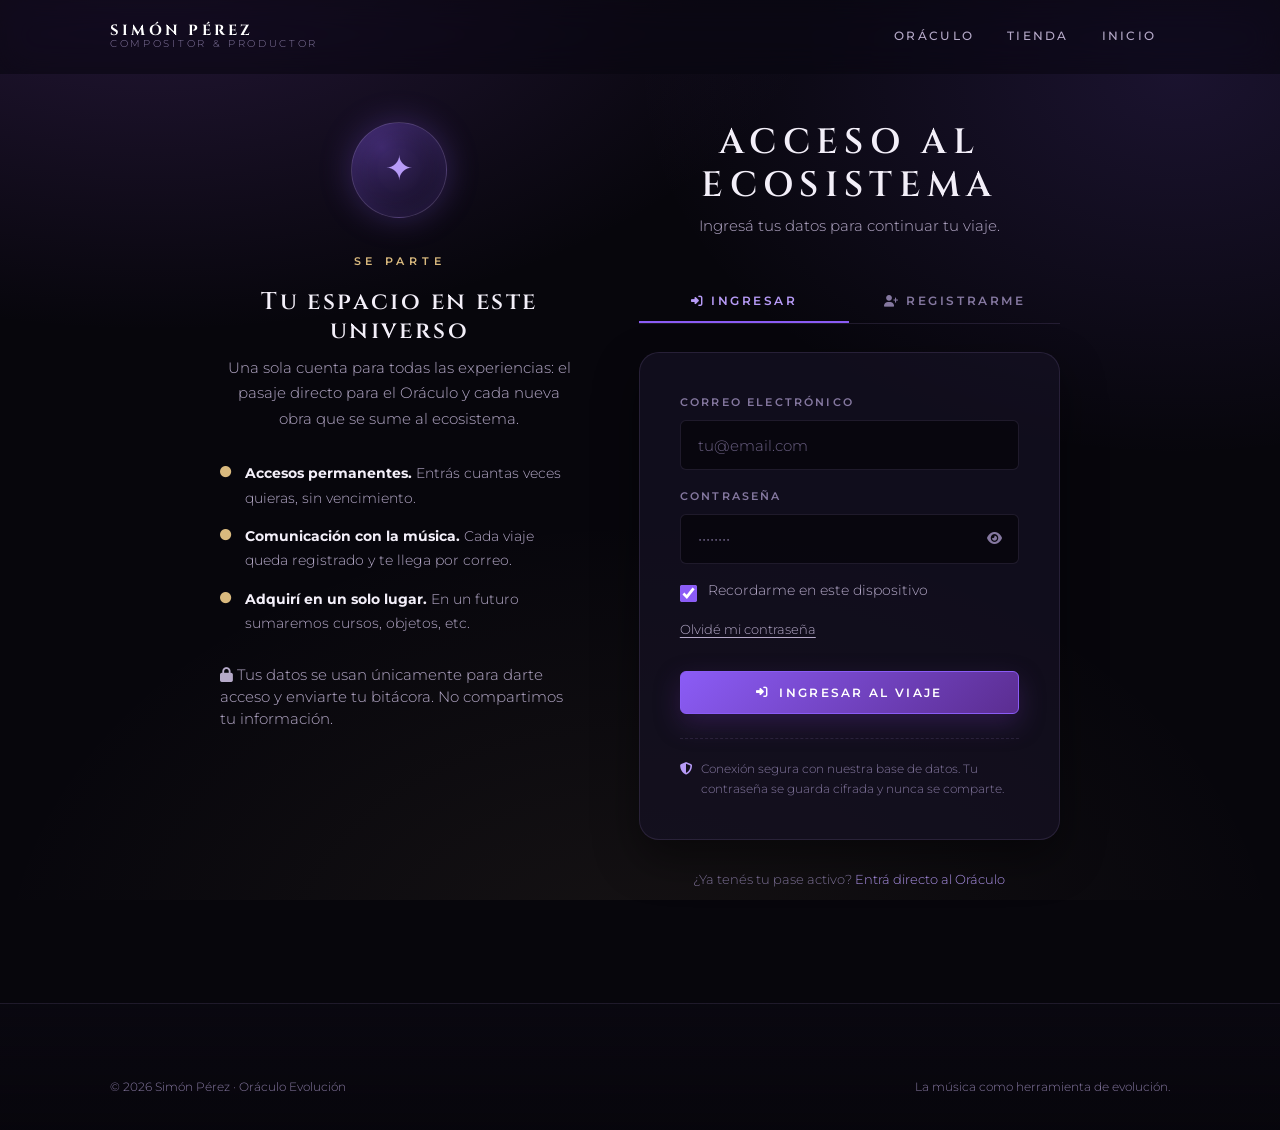
==== commit cf56098e: "actualizacion para prueba final" ====
--- a/auth.html
+++ b/auth.html
@@ -22,7 +22,6 @@
   <header class="site-header">
     <div class="contenedor">
       <a class="brand" href="index.html" aria-label="Inicio — Simón Pérez">
-        <span class="brand__mark">SP</span>
         <span class="brand__text">
           <span class="brand__name">Simón Pérez</span>
           <span class="brand__sub">Compositor &amp; Productor</span>
@@ -44,20 +43,19 @@
     <!-- ------------------- COLUMNA DE CONFIANZA ------------------- -->
     <aside class="auth-aside">
       <div class="auth-seal" aria-hidden="true">✦</div>
-      <span class="eyebrow">Oráculo Evolución</span>
-      <h2>Tu espacio de evolución</h2>
+      <span class="eyebrow">Se parte</span>
+      <h2>Tu espacio en este universo</h2>
       <p>
-        Una sola cuenta para toda la experiencia: el viaje del Oráculo,
-        tu bitácora evolutiva y cada nueva obra que se sume al ecosistema.
+        Una sola cuenta para todas las experiencias: el pasaje directo para el Oráculo y cada nueva obra que se sume al ecosistema.
       </p>
 
       <ul class="auth-benefits">
         <li><i class="fa-solid fa-circle" aria-hidden="true"></i>
-          <span><strong>Llave permanente.</strong> Entrás cuantas veces quieras, sin vencimiento.</span></li>
+          <span><strong>Accesos permanentes.</strong> Entrás cuantas veces quieras, sin vencimiento.</span></li>
         <li><i class="fa-solid fa-circle" aria-hidden="true"></i>
-          <span><strong>Tu bitácora guardada.</strong> Cada viaje queda registrado y te llega por correo.</span></li>
+          <span><strong>Comunicación con la música.</strong> Cada viaje queda registrado y te llega por correo.</span></li>
         <li><i class="fa-solid fa-circle" aria-hidden="true"></i>
-          <span><strong>Compras en un solo lugar.</strong> Pases, cursos y objetos desde tu cuenta.</span></li>
+          <span><strong>Adquirí en un solo lugar.</strong> En un futuro sumaremos cursos, objetos, etc.</span></li>
       </ul>
 
       <p class="field-hint" style="text-align:left">
--- a/css/estilos.css
+++ b/css/estilos.css
@@ -188,10 +188,13 @@
 
 .titulo-artistico {
   font-family: var(--font-artistic);
-  font-weight: 700;
+  font-weight: 500;
+  font-size: 1.50rem;
   color: var(--violet-soft);
   letter-spacing: 0.04em;
   text-shadow: 0 0 26px rgba(139, 92, 246, 0.42);
+  display: block;
+  margin-top: 8px;  
 }
 
 /* Rótulo pequeño en mayúsculas (kicker / eyebrow) */
@@ -559,15 +562,15 @@
   font-size: 0.72rem;
   letter-spacing: 0.3em;
   text-transform: uppercase;
-  color: var(--text-dim);
+  color: var(--text);
   margin-bottom: 1.6rem;
 }
 .hero__statement {
   font-family: var(--font-display);
   font-size: clamp(1.05rem, 2.3vw, 1.4rem);
-  font-weight: 400;
+  font-weight: 350;
   line-height: 1.6;
-  color: var(--text);
+  color: var(--gold);
   max-width: 34ch;
   margin-bottom: 2.2rem;
 }
@@ -1209,7 +1212,7 @@
 /* Selector tipo tarjeta (elementos / tiempos) */
 .choice-grid {
   display: grid;
-  grid-template-columns: repeat(auto-fit, minmax(140px, 1fr));
+  grid-template-columns: repeat(auto-fit, minmax(160px, 1fr));
   gap: 0.85rem;
   margin-bottom: 0.5rem;
 }
@@ -2016,12 +2019,15 @@
 }
 
 /* Anchos de lectura del ritual (antes dispersos en dos bloques duplicados) */
+#paso-2 .tarjeta-magica,
 #paso-3 .media-frame { max-width: var(--maxw-mid); margin-left: auto; margin-right: auto; }
 #paso-4 .bloque-contexto,
 #paso-4 .tarjeta-magica,
 #paso-4 .bloque-album,
+#paso-4 [data-reveal],
 #paso-5 .tarjeta-magica,
-#paso-5 .panel {
+#paso-5 .panel,
+#paso-5 [data-reveal] {
   max-width: var(--maxw-narrow);
   margin-left: auto;
   margin-right: auto;
@@ -2238,3 +2244,167 @@
   body { background: #fff; color: #000; }
   .tarjeta-magica, .panel, .ventanita { border-color: #999; background: #fff; box-shadow: none; }
 }
+
+/* ===== SECCIÓN FORMULARIO DE TESTIMONIOS ===== */
+.testimonios-form-section {
+  padding: 80px 20px;
+  background: radial-gradient(ellipse at 50% 0%, rgba(139, 92, 246, 0.08), transparent 70%);
+}
+
+.testimonios-form-card {
+  max-width: 640px;
+  margin: 0 auto;
+  padding: 50px 40px;
+  background: linear-gradient(180deg, rgba(21, 15, 36, 0.95) 0%, rgba(13, 10, 22, 0.98) 100%);
+  border: 1px solid rgba(155, 130, 200, 0.2);
+  border-radius: 20px;
+  box-shadow: 0 30px 80px rgba(0, 0, 0, 0.5);
+}
+
+.testimonios-form-header {
+  text-align: center;
+  margin-bottom: 35px;
+}
+
+.testimonios-form-icono {
+  font-size: 2.5rem;
+  color: var(--gold-soft, #d9b97e);
+  margin-bottom: 16px;
+  opacity: 0.9;
+}
+
+.testimonios-form-titulo {
+  font-family: var(--font-display, 'Cinzel', Georgia, serif);
+  font-size: 2rem;
+  color: var(--texto-principal, #f3eff9);
+  letter-spacing: 2px;
+  text-transform: uppercase;
+  margin-bottom: 12px;
+}
+
+.testimonios-form-subtitulo {
+  font-family: Georgia, serif;
+  font-size: 1.05rem;
+  color: var(--texto-secundario, #b6aac9);
+  font-style: italic;
+  line-height: 1.6;
+}
+
+/* Formulario */
+.form-grupo {
+  margin-bottom: 22px;
+}
+
+.form-label {
+  display: block;
+  font-size: 0.85rem;
+  color: var(--texto-secundario, #b6aac9);
+  letter-spacing: 0.5px;
+  text-transform: uppercase;
+  margin-bottom: 8px;
+  font-weight: 600;
+}
+
+.form-input,
+.form-textarea {
+  width: 100%;
+  padding: 12px 16px;
+  background: rgba(7, 6, 12, 0.6);
+  border: 1px solid rgba(155, 130, 200, 0.25);
+  border-radius: 8px;
+  color: var(--texto-principal, #f3eff9);
+  font-family: inherit;
+  font-size: 1rem;
+  transition: border-color 0.2s, box-shadow 0.2s;
+}
+
+.form-input:focus,
+.form-textarea:focus {
+  outline: none;
+  border-color: var(--violet-soft, #8b5cf6);
+  box-shadow: 0 0 0 3px rgba(139, 92, 246, 0.15);
+}
+
+.form-textarea {
+  resize: vertical;
+  min-height: 120px;
+  line-height: 1.6;
+}
+
+.form-hint {
+  display: block;
+  font-size: 0.8rem;
+  color: #8578a0;
+  margin-top: 6px;
+  font-style: italic;
+}
+
+/* Estrellas de rating */
+.rating-stars {
+  display: flex;
+  gap: 6px;
+  justify-content: center;
+  margin: 10px 0;
+}
+
+.star-btn {
+  background: none;
+  border: none;
+  font-size: 2rem;
+  color: #4a3f6b;
+  cursor: pointer;
+  transition: color 0.15s, transform 0.15s;
+  padding: 0 4px;
+}
+
+.star-btn:hover,
+.star-btn.activa {
+  color: var(--gold-soft, #d9b97e);
+  transform: scale(1.15);
+}
+
+/* Mensaje de éxito */
+.testimonios-exito {
+  text-align: center;
+  padding: 30px 20px;
+}
+
+.testimonios-exito-icono {
+  font-size: 3.5rem;
+  color: #10b981;
+  margin-bottom: 20px;
+}
+
+.testimonios-exito h3 {
+  font-family: var(--font-display, 'Cinzel', Georgia, serif);
+  font-size: 1.5rem;
+  color: var(--texto-principal, #f3eff9);
+  margin-bottom: 12px;
+  letter-spacing: 1px;
+}
+
+.testimonios-exito p {
+  color: var(--texto-secundario, #b6aac9);
+  font-family: Georgia, serif;
+  font-style: italic;
+  line-height: 1.6;
+}
+
+.testimonios-form-aviso {
+  text-align: center;
+  font-size: 0.8rem;
+  color: #8578a0;
+  margin-top: 18px;
+  font-style: italic;
+}
+
+.testimonios-form-aviso i {
+  color: var(--violet-soft, #8b5cf6);
+  margin-right: 4px;
+}
+
+@media (max-width: 768px) {
+  .testimonios-form-card { padding: 35px 22px; }
+  .testimonios-form-titulo { font-size: 1.5rem; }
+  .star-btn { font-size: 1.6rem; }
+}
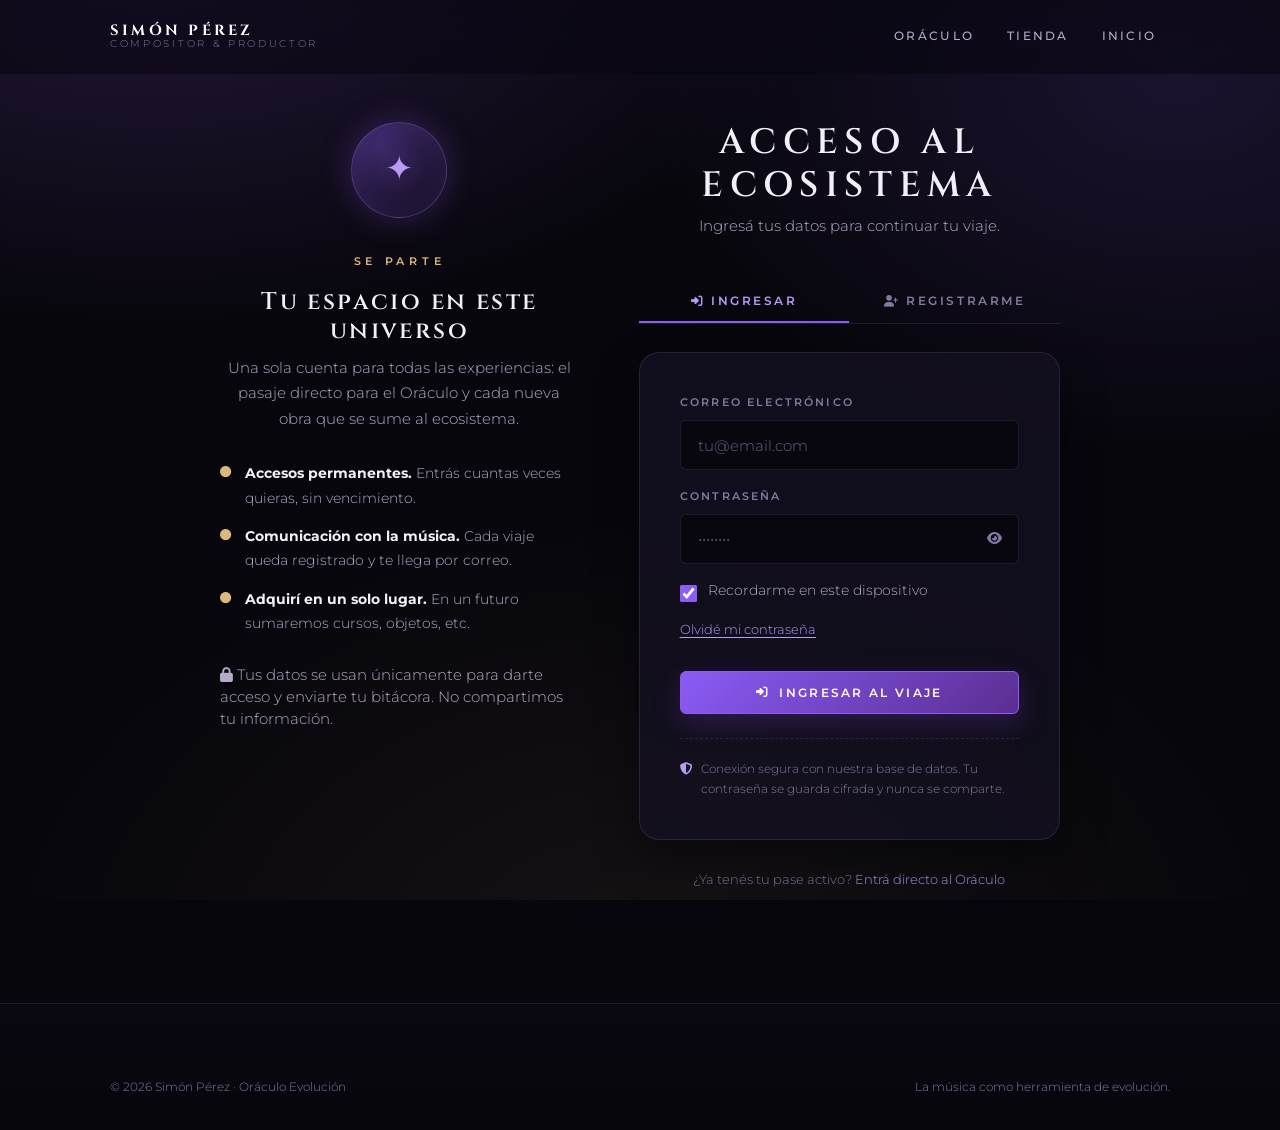
==== commit e9666cef: "recuperar contraseña (f5)" ====
--- a/auth.html
+++ b/auth.html
@@ -114,7 +114,7 @@
             <button type="button" class="link-quiet" id="btn-abrir-recuperar"
                     aria-expanded="false" aria-controls="form-recuperar"
                     style="background:none;border:0;padding:0;font:inherit;cursor:pointer">
-              Olvidé mi contraseña
+            <a href="auth.html?modo=recuperar" style="color:var(--violet-soft);font-size:0.82rem;text-decoration:underline;text-underline-offset:3px;">Olvidé mi contraseña</a>
             </button>
           </div>
 
@@ -131,22 +131,47 @@
         </div>
       </form>
 
-      <!-- Recuperación de contraseña (su propio formulario, oculto hasta pedirlo) -->
-      <form id="form-recuperar" class="panel hidden" style="margin-top:1.25rem" novalidate>
-        <h3 style="font-size:1rem;letter-spacing:.1em">Recuperar acceso</h3>
-        <p class="field-hint" style="margin-bottom:1.1rem">
-          Escribí el correo con el que te registraste y te enviamos un enlace para crear una nueva contraseña.
-        </p>
-        <div class="field">
-          <label for="rec-email">Correo electrónico</label>
-          <input type="email" id="rec-email" class="control" placeholder="tu@email.com" autocomplete="email">
-        </div>
-        <div class="field-error" id="error-recuperar" role="alert"></div>
-        <div class="field-hint" id="ok-recuperar" style="color:var(--ok)" role="status"></div>
-        <button type="submit" class="btn btn--ghost btn--block" id="btn-recuperar" style="margin-top:.75rem">
-          <i class="fa-solid fa-paper-plane" aria-hidden="true"></i> Enviar enlace de recuperación
-        </button>
-      </form>
+<!-- FORMULARIO: RECUPERAR CONTRASEÑA (Paso 1: pedir email) -->
+<form id="form-reset-pedir" class="auth-form" hidden>
+  <div class="panel panel--pad">
+    <h2 style="font-size:1.2rem;margin-bottom:0.5rem;">Recuperar acceso</h2>
+    <p class="text-muted" style="font-size:0.9rem;margin-bottom:1.5rem;">
+      Escribí el correo con el que te registraste y te enviamos un enlace para crear una nueva contraseña.
+    </p>
+    <div class="field">
+      <label for="reset-email">Correo electrónico</label>
+      <input type="email" id="reset-email" class="control" required placeholder="tu@correo.com">
+    </div>
+    <button type="submit" class="btn btn--primary btn--block" id="btn-reset-pedir">
+      Enviar enlace de recuperación
+    </button>
+    <div class="auth-footer">
+      <a href="auth.html" style="color:var(--violet-soft);font-size:0.82rem;text-decoration:underline;">← Volver al ingreso</a>
+    </div>
+  </div>
+</form>
+
+<!-- FORMULARIO: NUEVA CONTRASEÑA (Paso 2: después de hacer clic en el link del email) -->
+<form id="form-reset-nueva" class="auth-form" hidden>
+  <div class="panel panel--pad">
+    <h2 style="font-size:1.2rem;margin-bottom:0.5rem;">Creá tu nueva contraseña</h2>
+    <p class="text-muted" style="font-size:0.9rem;margin-bottom:1.5rem;">
+      Elegí una contraseña segura para volver a ingresar al Oráculo.
+    </p>
+    <div class="field">
+      <label for="reset-nueva-pass">Nueva contraseña</label>
+      <input type="password" id="reset-nueva-pass" class="control" required minlength="6" placeholder="Mínimo 6 caracteres">
+    </div>
+    <div class="field">
+      <label for="reset-nueva-pass2">Repetí la contraseña</label>
+      <input type="password" id="reset-nueva-pass2" class="control" required minlength="6" placeholder="Repetila para confirmar">
+    </div>
+    <div class="field-error" id="error-reset-nueva" role="alert"></div>
+    <button type="submit" class="btn btn--primary btn--block" id="btn-reset-nueva">
+      Guardar nueva contraseña
+    </button>
+  </div>
+</form>
 
       <!-- ===================== FORMULARIO: REGISTRO ===================== -->
       <form id="form-registro" class="auth-form" role="tabpanel" aria-labelledby="tab-registro" novalidate>
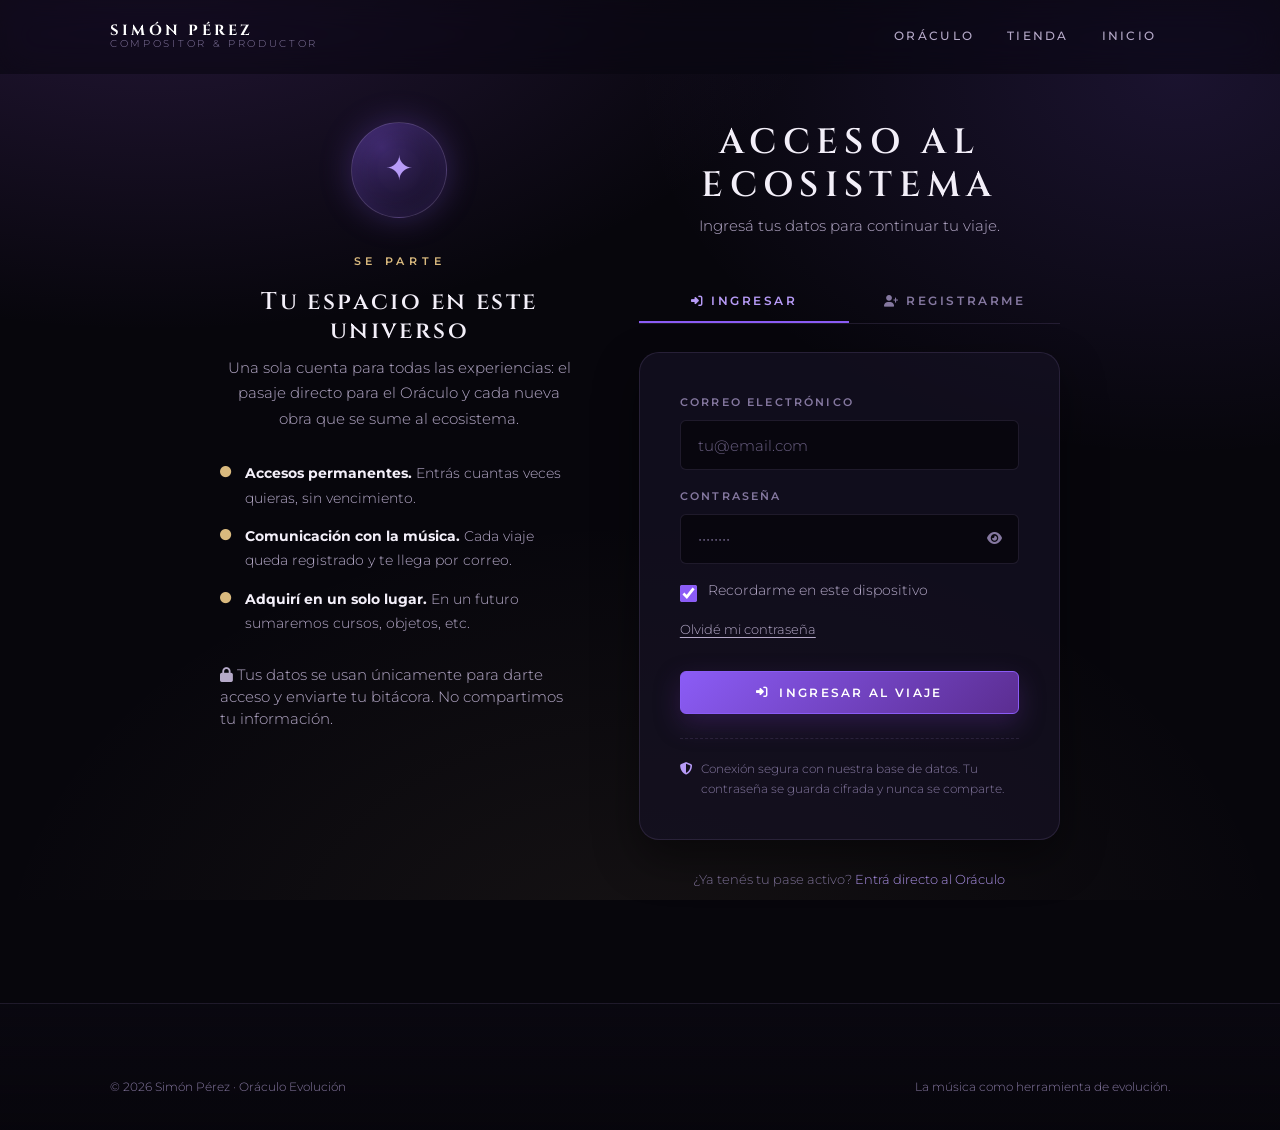
==== commit 95ab3f31: "f5 auth" ====
--- a/auth.html
+++ b/auth.html
@@ -106,17 +106,15 @@
             </div>
           </div>
 
-          <div class="auth-links">
-            <label class="check-line" for="login-recordar">
-              <input type="checkbox" id="login-recordar" checked>
-              <span>Recordarme en este dispositivo</span>
-            </label>
-            <button type="button" class="link-quiet" id="btn-abrir-recuperar"
-                    aria-expanded="false" aria-controls="form-recuperar"
-                    style="background:none;border:0;padding:0;font:inherit;cursor:pointer">
-            <a href="auth.html?modo=recuperar" style="color:var(--violet-soft);font-size:0.82rem;text-decoration:underline;text-underline-offset:3px;">Olvidé mi contraseña</a>
-            </button>
-          </div>
+<div class="auth-links">
+  <label class="check-line" for="login-recordar">
+    <input type="checkbox" id="login-recordar" checked>
+    <span>Recordarme en este dispositivo</span>
+  </label>
+  <a href="auth.html?modo=recuperar" class="link-quiet" style="font-size:0.82rem;">
+    Olvidé mi contraseña
+  </a>
+</div>
 
           <div class="field-error" id="error-login" role="alert" aria-live="polite"></div>
 
